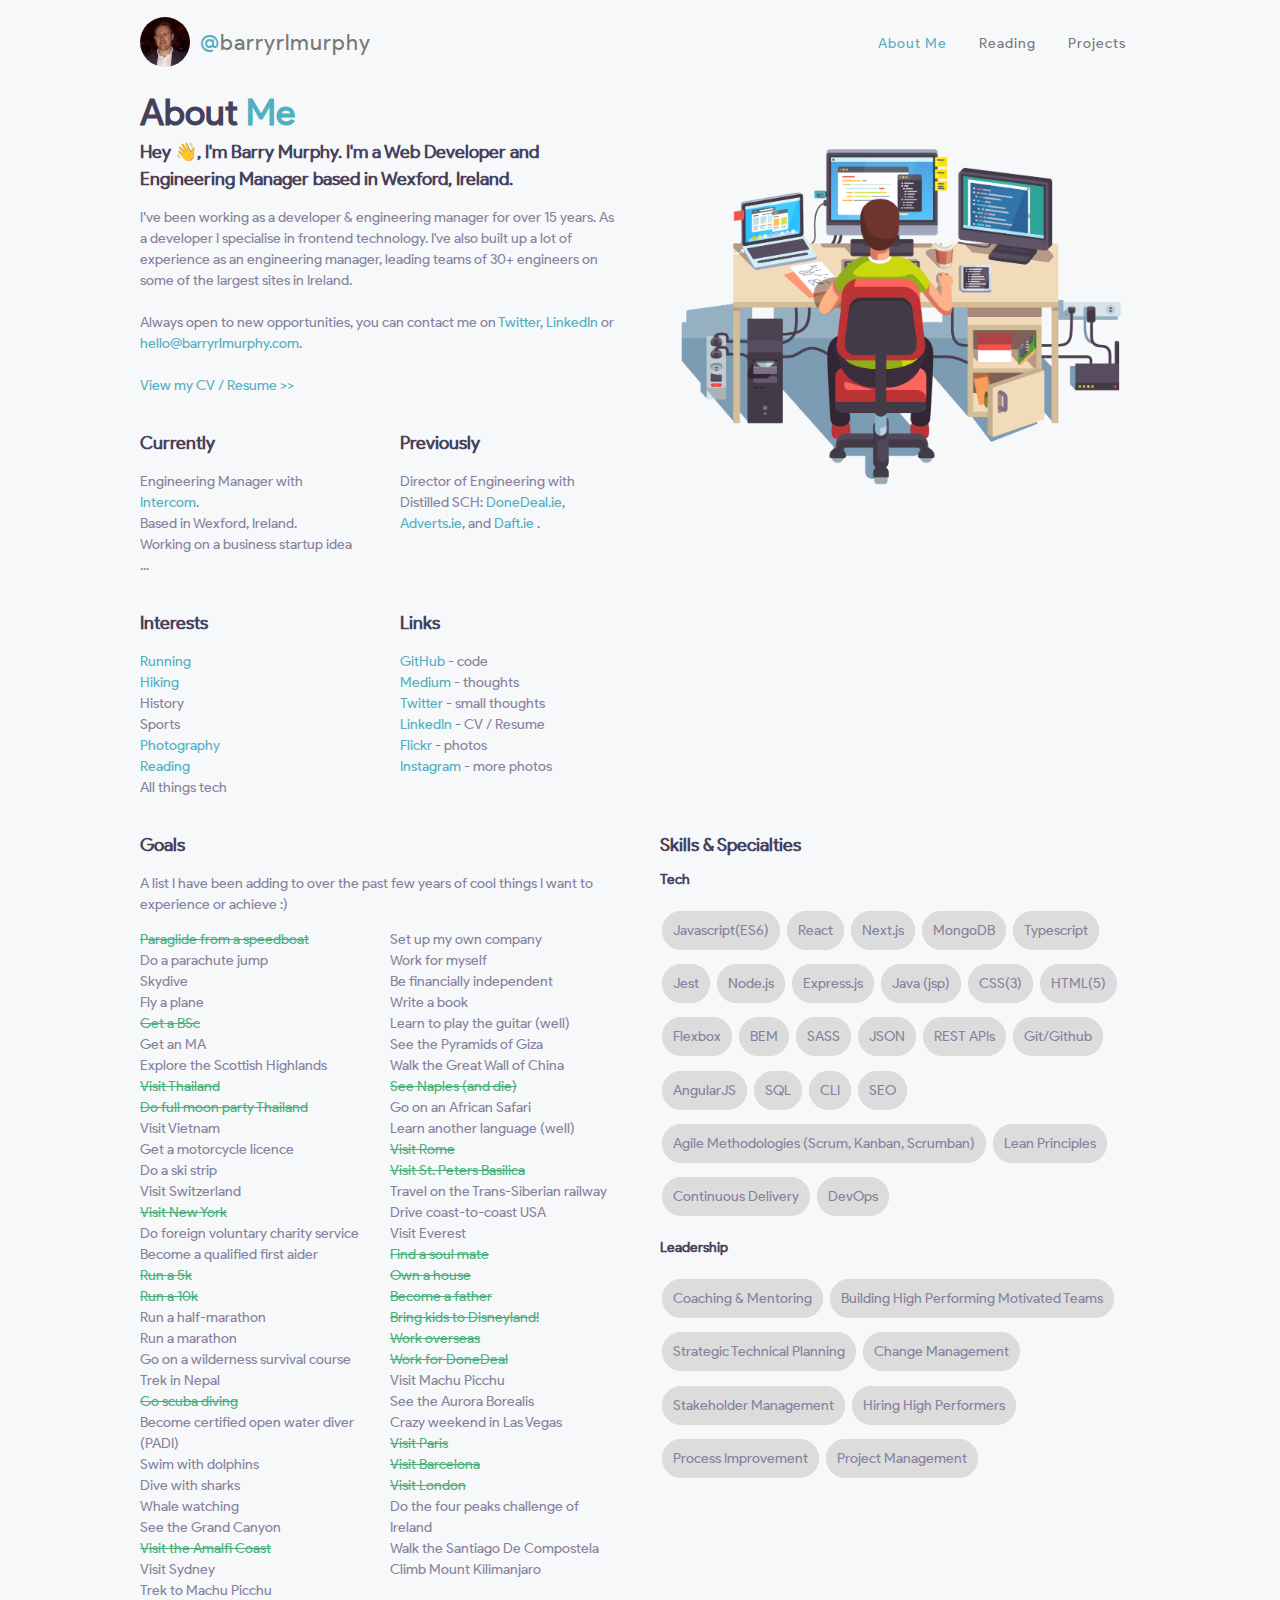
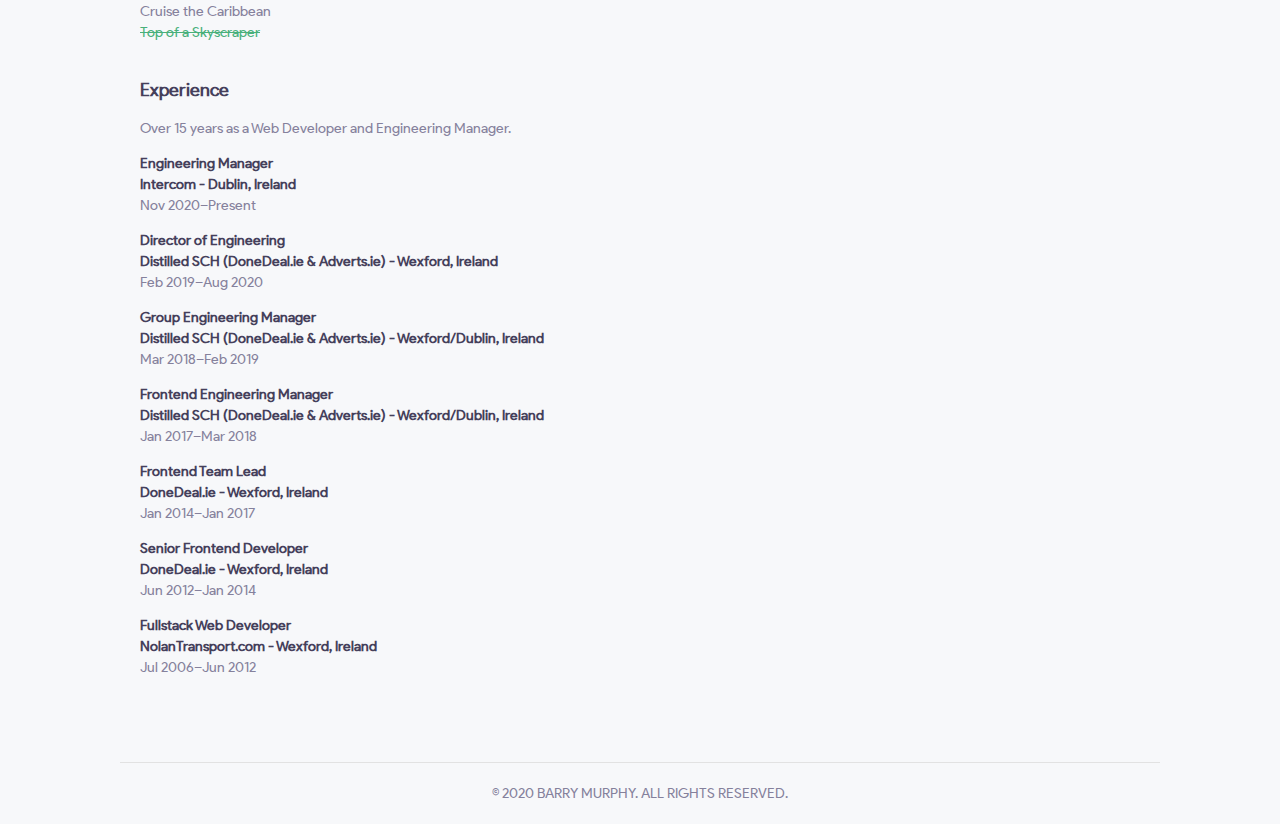
==== index.html @ b3112ff9 "Updated my employment info" ====
<!DOCTYPE html>
<html lang="en">

<head>
  <meta charset="utf-8" />
  <meta name="viewport" content="width=device-width, initial-scale=1.0" />
  <meta name="description"
    content="The personal site of Barry Murphy. Web Developer and Engineering Manager based in Wexford, Ireland." />
  <title>Barry Murphy | Personal website. Resume, CV and Portfolio.</title>
  <script async src="https://www.googletagmanager.com/gtag/js?id=UA-169845535-1"></script>
  <script src="js/ga.js"></script>
  <link rel=“canonical” href=“https://www.barryrlmurphy.com/” />
  <link rel="icon" type="image/png" sizes="32x32" href="favicon-32x32.png">
  <link rel="icon" type="image/png" sizes="16x16" href="favicon-16x16.png">
  <link rel="manifest" href="site.webmanifest">
  <link rel="stylesheet" href="css/pure/base-min.css" />
  <link rel="stylesheet" href="css/pure/pure-min.css" />
  <link rel="stylesheet" href="css/pure/pure-grids-responsive-min.css" />
  <link rel="stylesheet" href="css/main.css" />
  <link rel="stylesheet" href="css/nav.css" />
  <link rel="stylesheet" href="css/fonts.css" />
  <link rel="stylesheet" href="https://cdnjs.cloudflare.com/ajax/libs/font-awesome/4.7.0/css/font-awesome.min.css" />
</head>

<body>
  <div class="content-wrapper">
    <div class="header sticky">
      <div class="pure-menu pure-menu-horizontal">
        <a href="index.html" onclick="updateNav('about-me')" class="header-title pure-menu-heading pure-menu-link"><img
            src="images/profile-june-2020.jpg" alt="Barry Murphy Profile Photo" class="profile-photo" /><span
            class="accent">@</span>barryrlmurphy</a>
        <ul class="pure-menu-list">
          <li class="pure-menu-item horizontal">
            <a href="index.html" id="about-me-h" class="pure-menu-link nav-item nav-item-selected"
              onclick="updateNav('about-me')">About Me</a>
          </li>
          <li class="pure-menu-item horizontal">
            <a href="reading.html" id="reading-h" class="pure-menu-link nav-item"
              onclick="updateNav('reading')">Reading</a>
          </li>
          <li class="pure-menu-item horizontal">
            <a href="projects.html" id="projects-h" class="pure-menu-link nav-item"
              onclick="updateNav('projects')">Projects</a>
          </li>
          <a href="javascript:void(0);" class="icon" onclick="toggleSideMenu()">
            <i class="fa fa-bars"></i>
          </a>
        </ul>
      </div>
    </div>

    <div id="mySidenav" class="sidenav">
      <a href="javascript:void(0)" class="closebtn" onclick="closeNav()">&times;</a>
      <a href="index.html" id="about-me-v" class="vertical nav-item nav-item-selected"
        onclick="updateNav('about-me')">About&nbsp;Me</a>
      <a href="reading.html" id="reading-v" class="vertical nav-item" onclick="updateNav('reading')">Reading</a>
      <a href="projects.html" id="projects-v" class="vertical nav-item" onclick="updateNav('projects')">Projects</a>
    </div>

    <div class="pure-g">
      <div class="pure-u-1 pure-u-lg-1-2 pure-u-xl-1-2">
        <div class="l-box">
          <h1 class="text-box-head">About <span class="accent">Me</span></h1>
          <h2>
            Hey 👋, I'm Barry Murphy. I'm a Web Developer and Engineering Manager based in Wexford, Ireland.
          </h2>
          <p class="text-box-subhead">
            I’ve been working as a developer & engineering manager for over 15 years. As a developer I specialise in
            frontend technology. I've also built up a lot of experience as an engineering manager, leading teams of 30+
            engineers on some of the
            largest sites in Ireland.<br /><br />

            Always open to new opportunities, you can contact me on <a href="https://twitter.com/barryrlmurphy"
              class="base-link" alt="Twitter" target="_blank">Twitter</a>,
            <a href="https://www.linkedin.com/in/barryrlmurphy/" class="base-link" alt="LinkedIn"
              target="_blank">LinkedIn</a>
            or <a href="mailto:hello@barryrlmurphy.com" class="base-link">hello@barryrlmurphy.com</a>.<br /><br />

            <a href="images/cv/Barry_Murphy-CV.pdf?v=3" class="base-link" target="_blank">View my CV / Resume >></a>
          </p>
        </div>

        <div class="pure-g">
          <div class="pure-u-1-2">
            <div class="l-box no-pad-top">
              <h2 class="text-box-head">Currently</h2>
              <p class="text-box-subhead">
                Engineering Manager with
                <a href="https://www.intercom.com" class="base-link" alt="DoneDeal" target="_blank">Intercom</a>.
                <br />
                Based in Wexford, Ireland. <br />
                Working on a business startup idea ...
              </p>
            </div>
          </div>

          <div class="pure-u-1-2">
            <div class="l-box no-pad-top">
              <h2 class="text-box-head">Previously</h2>
              <p class="text-box-subhead">
                Director of Engineering with Distilled SCH:   
                <a href="https://www.donedeal.ie" class="base-link" alt="DoneDeal" target="_blank">DoneDeal.ie</a>, 
                <a href="https://www.adverts.ie" class="base-link" alt="Adverts" target="_blank">Adverts.ie</a>, and 
                <a href="https://www.daft.ie" class="base-link" alt="Daft" target="_blank">Daft.ie</a> .
              </p>
            </div>
          </div>
        </div>

        <div class="pure-g">
          <div class="pure-u-1-2">
            <div class="l-box no-pad-top">
              <h2 class="text-box-head">Interests</h2>
              <p class="text-box-subhead">
                <a href="https://www.strava.com/athletes/7685209" class="base-link" alt="Strava running"
                  target="_blank">Running</a>
                <br />
                <a href="https://www.strava.com/athletes/7685209" class="base-link" alt="Strava hiking"
                  target="_blank">Hiking</a>
                <br />
                History<br />
                Sports<br />
                <a href="https://www.flickr.com/photos/186422899@N08/" class="base-link" alt="Photography"
                  target="_blank">Photography</a>
                <br />
                <a href="reading.html" class="base-link" alt="Photography">Reading</a> <br />
                All things tech
              </p>
            </div>
          </div>

          <div class="pure-u-1-2">
            <div class="l-box no-pad-top">
              <h2 class="text-box-head">Links</h2>
              <p class="text-box-subhead">
                <a href="https://github.com/barryrlmurphy" class="base-link" alt="GitHub" target="_blank">GitHub</a>
                - code<br />
                <a href="https://medium.com/@barryrlmurphy" class="base-link" alt="Medium" target="_blank">Medium</a>
                - thoughts<br />
                <a href="https://twitter.com/barryrlmurphy" class="base-link" alt="Twitter" target="_blank">Twitter</a>
                - small thoughts<br />
                <a href="https://www.linkedin.com/in/barryrlmurphy/" class="base-link" alt="LinkedIn"
                  target="_blank">LinkedIn</a>
                - CV / Resume<br />
                <a href="https://www.flickr.com/photos/186422899@N08/" class="base-link" alt="Flickr"
                  target="_blank">Flickr</a>
                - photos<br />
                <a href="https://www.instagram.com/barryrlmurphy/?hl=en" class="base-link" alt="Instagram"
                  target="_blank">Instagram</a>
                - more photos<br />
              </p>
            </div>
          </div>
        </div>
      </div>

      <div class="pure-u-1 pure-u-lg-1-2 pure-u-xl-1-2">
        <div class="l-box">
          <img class="img-dev-at-work pure-img" src="images/dev-work.png" alt="Developer at work" />
        </div>
      </div>
    </div>

    <div class="pure-g">

      <div class="pure-u-1 pure-u-sm-1-2">
        <div class="l-box no-pad-top">
          <h2 class="text-box-head">Goals</h2>
          <p class="text-box-subhead">
          <p>
            A list I have been adding to over the past few years of cool things I want to experience or achieve :)
          </p>
          <div class="pure-g">
            <div class="pure-u-1-2">
              <div class="">
                <span class="strike acheived">Paraglide from a speedboat</span> <br />
                Do a parachute jump <br />
                Skydive <br />
                Fly a plane <br />
                <span class="strike acheived">Get a BSc</span> <br />
                Get an MA <br />
                Explore the Scottish Highlands<br />
                <span class="strike acheived">Visit Thailand</span><br />
                <span class="strike acheived">Do full moon party Thailand</span><br />
                Visit Vietnam<br />
                Get a motorcycle licence<br />
                Do a ski strip<br />
                Visit Switzerland<br />
                <span class="strike acheived">Visit New York</span><br />
                Do foreign voluntary charity service<br />
                Become a qualified first aider<br />
                <span class="strike acheived">Run a 5k</span><br />
                <span class="strike acheived">Run a 10k</span><br />
                Run a half-marathon<br />
                Run a marathon<br />
                Go on a wilderness survival course<br />
                Trek in Nepal<br />
                <span class="strike acheived">Go scuba diving</span> <br />
                Become certified open water diver (PADI)<br />
                Swim with dolphins<br />
                Dive with sharks<br />
                Whale watching<br />
                See the Grand Canyon <br />
                <span class="strike acheived">Visit the Amalfi Coast</span><br />
                Visit Sydney<br />
                Trek to Machu Picchu<br />
                Cruise the Caribbean<br />
                <span class="strike acheived">Top of a Skyscraper</span><br />
              </div>
            </div>

            <div class="pure-u-1-2">
              <div class="goals-col-2">
                Set up my own company<br />
                Work for myself<br />
                Be financially independent<br />
                Write a book<br />
                Learn to play the guitar (well)<br />
                See the Pyramids of Giza<br />
                Walk the Great Wall of China<br />
                <span class="strike acheived">See Naples (and die)</span><br />
                Go on an African Safari<br />
                Learn another language (well)<br />
                <span class="strike acheived">Visit Rome</span><br />
                <span class="strike acheived">Visit St. Peters Basilica</span><br />
                Travel on the Trans-Siberian railway<br />
                Drive coast-to-coast USA<br />
                Visit Everest<br />
                <span class="strike acheived">Find a soul mate</span><br />
                <span class="strike acheived">Own a house</span><br />
                <span class="strike acheived">Become a father</span><br />
                <span class="strike acheived">Bring kids to Disneyland!</span><br />
                <span class="strike acheived">Work overseas</span><br />
                <span class="strike acheived">Work for DoneDeal</span><br />
                Visit Machu Picchu<br />
                See the Aurora Borealis<br />
                Crazy weekend in Las Vegas<br />
                <span class="strike acheived">Visit Paris</span><br />
                <span class="strike acheived">Visit Barcelona</span><br />
                <span class="strike acheived">Visit London</span><br />
                Do the four peaks challenge of Ireland<br />
                Walk the Santiago De Compostela<br />
                Climb Mount Kilimanjaro<br />
              </div>
            </div>
          </div>

          </p>
        </div>
      </div>

      <div class="pure-u-1 pure-u-sm-1-2">
        <div class="l-box no-pad-top">
          <h2 class="text-box-head">Skills & Specialties</h2>
          <h3>Tech</h3>
          <p class="text-box-subhead">
            <span class="skill">Javascript(ES6)</span>
            <span class="skill">React</span>
            <span class="skill">Next.js</span>
            <span class="skill">MongoDB</span>
            <span class="skill">Typescript</span>
            <span class="skill">Jest</span>
            <span class="skill">Node.js</span>
            <span class="skill">Express.js</span>
            <span class="skill">Java (jsp)</span>
            <span class="skill">CSS(3)</span>
            <span class="skill">HTML(5)</span>
            <span class="skill">Flexbox</span>
            <span class="skill">BEM</span>
            <span class="skill">SASS</span>
            <span class="skill">JSON</span>
            <span class="skill">REST APIs</span>
            <span class="skill">Git/Github</span>
            <span class="skill">AngularJS</span>
            <span class="skill">SQL</span>
            <span class="skill">CLI</span>
            <span class="skill">SEO</span>
            <span class="skill">Agile Methodologies (Scrum, Kanban, Scrumban)</span>
            <span class="skill">Lean Principles</span>
            <span class="skill">Continuous Delivery</span>
            <span class="skill">DevOps</span>
          </p>
          <h3>Leadership</h3>
          <p class="text-box-subhead">
            <span class="skill">Coaching & Mentoring</span>
            <span class="skill">Building High Performing Motivated Teams</span>
            <span class="skill">Strategic Technical Planning</span>
            <span class="skill">Change Management</span>
            <span class="skill">Stakeholder Management</span>
            <span class="skill">Hiring High Performers</span>
            <span class="skill">Process Improvement</span>
            <span class="skill">Project Management</span>
          </p>
        </div>
      </div>

    </div>

    <div class="pure-g">
      <div class="pure-u-1 pure-u-lg-1-2">
        <div class="l-box no-pad-top">
          <h2 class="text-box-head">Experience</h2>
          <p>
            Over 15 years as a Web Developer and Engineering Manager.
          </p>
          <div class="exp-slot">
            <h3 class="exp-title">Engineering Manager</h3>
            <p class="exp-location">
              Intercom - Dublin, Ireland
            </p>
            <p class="exp-time">Nov 2020–Present</p>
          </div>
          <div class="exp-slot">
            <h3 class="exp-title">Director of Engineering</h3>
            <p class="exp-location">
              Distilled SCH (DoneDeal.ie & Adverts.ie) - Wexford, Ireland
            </p>
            <p class="exp-time">Feb 2019–Aug 2020</p>
          </div>
          <div class="exp-slot">
            <h3 class="exp-title">Group Engineering Manager</h3>
            <p class="exp-location">
              Distilled SCH (DoneDeal.ie & Adverts.ie) - Wexford/Dublin,
              Ireland
            </p>
            <p class="exp-time">Mar 2018–Feb 2019</p>
          </div>
          <div class="exp-slot">
            <h3 class="exp-title">Frontend Engineering Manager</h3>
            <p class="exp-location">
              Distilled SCH (DoneDeal.ie & Adverts.ie) - Wexford/Dublin,
              Ireland
            </p>
            <p class="exp-time">Jan 2017–Mar 2018</p>
          </div>
          <div class="exp-slot">
            <h3 class="exp-title">Frontend Team Lead</h3>
            <p class="exp-location">
              DoneDeal.ie - Wexford, Ireland
            </p>
            <p class="exp-time">Jan 2014–Jan 2017</p>
          </div>
          <div class="exp-slot">
            <h3 class="exp-title">Senior Frontend Developer</h3>
            <p class="exp-location">
              DoneDeal.ie - Wexford, Ireland
            </p>
            <p class="exp-time">Jun 2012–Jan 2014</p>
          </div>
          <div class="exp-slot">
            <h3 class="exp-title">Fullstack Web Developer</h3>
            <p class="exp-location">
              NolanTransport.com - Wexford, Ireland
            </p>
            <p class="exp-time">Jul 2006–Jun 2012</p>
          </div>
        </div>
      </div>

    </div>

    <div class="footer pure-u-1 pure-u-xl-1-1">
      <div class="l-box">
        &copy; 2020 BARRY MURPHY. ALL RIGHTS RESERVED.
      </div>
    </div>
  </div>

  <script src="js/main.js"></script>
  <script src="js/nav.js"></script>
</body>

</html>
---- css/pure/base-min.css ----
/*!
Pure v1.0.1
Copyright 2013 Yahoo!
Licensed under the BSD License.
https://github.com/pure-css/pure/blob/master/LICENSE.md
*/
/*!
normalize.css v^3.0 | MIT License | git.io/normalize
Copyright (c) Nicolas Gallagher and Jonathan Neal
*/
/*! normalize.css v3.0.3 | MIT License | github.com/necolas/normalize.css */
html {
  font-family: sans-serif;
  -ms-text-size-adjust: 100%;
  -webkit-text-size-adjust: 100%;
}
body {
  margin: 0;
}
article,
aside,
details,
figcaption,
figure,
footer,
header,
hgroup,
main,
menu,
nav,
section,
summary {
  display: block;
}
audio,
canvas,
progress,
video {
  display: inline-block;
  vertical-align: baseline;
}
audio:not([controls]) {
  display: none;
  height: 0;
}
[hidden],
template {
  display: none;
}
a {
  background-color: transparent;
}
a:active,
a:hover {
  outline: 0;
}
abbr[title] {
  border-bottom: 1px dotted;
}
b,
strong {
  font-weight: 700;
}
dfn {
  font-style: italic;
}
h1 {
  font-size: 2em;
  margin: 0.67em 0;
}
mark {
  background: #ff0;
  color: #000;
}
small {
  font-size: 80%;
}
sub,
sup {
  font-size: 75%;
  line-height: 0;
  position: relative;
  vertical-align: baseline;
}
sup {
  top: -0.5em;
}
sub {
  bottom: -0.25em;
}
img {
  border: 0;
}
svg:not(:root) {
  overflow: hidden;
}
figure {
  margin: 1em 40px;
}
hr {
  -webkit-box-sizing: content-box;
  box-sizing: content-box;
  height: 0;
}
pre {
  overflow: auto;
}
code,
kbd,
pre,
samp {
  font-family: monospace, monospace;
  font-size: 1em;
}
button,
input,
optgroup,
select,
textarea {
  color: inherit;
  font: inherit;
  margin: 0;
}
button {
  overflow: visible;
}
button,
select {
  text-transform: none;
}
button,
html input[type='button'],
input[type='reset'],
input[type='submit'] {
  -webkit-appearance: button;
  cursor: pointer;
}
button[disabled],
html input[disabled] {
  cursor: default;
}
button::-moz-focus-inner,
input::-moz-focus-inner {
  border: 0;
  padding: 0;
}
input {
  line-height: normal;
}
input[type='checkbox'],
input[type='radio'] {
  -webkit-box-sizing: border-box;
  box-sizing: border-box;
  padding: 0;
}
input[type='number']::-webkit-inner-spin-button,
input[type='number']::-webkit-outer-spin-button {
  height: auto;
}
input[type='search'] {
  -webkit-appearance: textfield;
  -webkit-box-sizing: content-box;
  box-sizing: content-box;
}
input[type='search']::-webkit-search-cancel-button,
input[type='search']::-webkit-search-decoration {
  -webkit-appearance: none;
}
fieldset {
  border: 1px solid silver;
  margin: 0 2px;
  padding: 0.35em 0.625em 0.75em;
}
legend {
  border: 0;
  padding: 0;
}
textarea {
  overflow: auto;
}
optgroup {
  font-weight: 700;
}
table {
  border-collapse: collapse;
  border-spacing: 0;
}
td,
th {
  padding: 0;
}
.hidden,
[hidden] {
  display: none !important;
}
.pure-img {
  max-width: 100%;
  height: auto;
  display: block;
}
---- css/pure/pure-grids-responsive-min.css ----
/*!
Pure v2.0.3
Copyright 2013 Yahoo!
Licensed under the BSD License.
https://github.com/pure-css/pure/blob/master/LICENSE.md
*/
@media screen and (min-width: 35.5em) {
  .pure-u-sm-1,
  .pure-u-sm-1-1,
  .pure-u-sm-1-12,
  .pure-u-sm-1-2,
  .pure-u-sm-1-24,
  .pure-u-sm-1-3,
  .pure-u-sm-1-4,
  .pure-u-sm-1-5,
  .pure-u-sm-1-6,
  .pure-u-sm-1-8,
  .pure-u-sm-10-24,
  .pure-u-sm-11-12,
  .pure-u-sm-11-24,
  .pure-u-sm-12-24,
  .pure-u-sm-13-24,
  .pure-u-sm-14-24,
  .pure-u-sm-15-24,
  .pure-u-sm-16-24,
  .pure-u-sm-17-24,
  .pure-u-sm-18-24,
  .pure-u-sm-19-24,
  .pure-u-sm-2-24,
  .pure-u-sm-2-3,
  .pure-u-sm-2-5,
  .pure-u-sm-20-24,
  .pure-u-sm-21-24,
  .pure-u-sm-22-24,
  .pure-u-sm-23-24,
  .pure-u-sm-24-24,
  .pure-u-sm-3-24,
  .pure-u-sm-3-4,
  .pure-u-sm-3-5,
  .pure-u-sm-3-8,
  .pure-u-sm-4-24,
  .pure-u-sm-4-5,
  .pure-u-sm-5-12,
  .pure-u-sm-5-24,
  .pure-u-sm-5-5,
  .pure-u-sm-5-6,
  .pure-u-sm-5-8,
  .pure-u-sm-6-24,
  .pure-u-sm-7-12,
  .pure-u-sm-7-24,
  .pure-u-sm-7-8,
  .pure-u-sm-8-24,
  .pure-u-sm-9-24 {
    display: inline-block;
    letter-spacing: normal;
    word-spacing: normal;
    vertical-align: top;
    text-rendering: auto;
  }
  .pure-u-sm-1-24 {
    width: 4.1667%;
  }
  .pure-u-sm-1-12,
  .pure-u-sm-2-24 {
    width: 8.3333%;
  }
  .pure-u-sm-1-8,
  .pure-u-sm-3-24 {
    width: 12.5%;
  }
  .pure-u-sm-1-6,
  .pure-u-sm-4-24 {
    width: 16.6667%;
  }
  .pure-u-sm-1-5 {
    width: 20%;
  }
  .pure-u-sm-5-24 {
    width: 20.8333%;
  }
  .pure-u-sm-1-4,
  .pure-u-sm-6-24 {
    width: 25%;
  }
  .pure-u-sm-7-24 {
    width: 29.1667%;
  }
  .pure-u-sm-1-3,
  .pure-u-sm-8-24 {
    width: 33.3333%;
  }
  .pure-u-sm-3-8,
  .pure-u-sm-9-24 {
    width: 37.5%;
  }
  .pure-u-sm-2-5 {
    width: 40%;
  }
  .pure-u-sm-10-24,
  .pure-u-sm-5-12 {
    width: 41.6667%;
  }
  .pure-u-sm-11-24 {
    width: 45.8333%;
  }
  .pure-u-sm-1-2,
  .pure-u-sm-12-24 {
    width: 50%;
  }
  .pure-u-sm-13-24 {
    width: 54.1667%;
  }
  .pure-u-sm-14-24,
  .pure-u-sm-7-12 {
    width: 58.3333%;
  }
  .pure-u-sm-3-5 {
    width: 60%;
  }
  .pure-u-sm-15-24,
  .pure-u-sm-5-8 {
    width: 62.5%;
  }
  .pure-u-sm-16-24,
  .pure-u-sm-2-3 {
    width: 66.6667%;
  }
  .pure-u-sm-17-24 {
    width: 70.8333%;
  }
  .pure-u-sm-18-24,
  .pure-u-sm-3-4 {
    width: 75%;
  }
  .pure-u-sm-19-24 {
    width: 79.1667%;
  }
  .pure-u-sm-4-5 {
    width: 80%;
  }
  .pure-u-sm-20-24,
  .pure-u-sm-5-6 {
    width: 83.3333%;
  }
  .pure-u-sm-21-24,
  .pure-u-sm-7-8 {
    width: 87.5%;
  }
  .pure-u-sm-11-12,
  .pure-u-sm-22-24 {
    width: 91.6667%;
  }
  .pure-u-sm-23-24 {
    width: 95.8333%;
  }
  .pure-u-sm-1,
  .pure-u-sm-1-1,
  .pure-u-sm-24-24,
  .pure-u-sm-5-5 {
    width: 100%;
  }
}
@media screen and (min-width: 48em) {
  .pure-u-md-1,
  .pure-u-md-1-1,
  .pure-u-md-1-12,
  .pure-u-md-1-2,
  .pure-u-md-1-24,
  .pure-u-md-1-3,
  .pure-u-md-1-4,
  .pure-u-md-1-5,
  .pure-u-md-1-6,
  .pure-u-md-1-8,
  .pure-u-md-10-24,
  .pure-u-md-11-12,
  .pure-u-md-11-24,
  .pure-u-md-12-24,
  .pure-u-md-13-24,
  .pure-u-md-14-24,
  .pure-u-md-15-24,
  .pure-u-md-16-24,
  .pure-u-md-17-24,
  .pure-u-md-18-24,
  .pure-u-md-19-24,
  .pure-u-md-2-24,
  .pure-u-md-2-3,
  .pure-u-md-2-5,
  .pure-u-md-20-24,
  .pure-u-md-21-24,
  .pure-u-md-22-24,
  .pure-u-md-23-24,
  .pure-u-md-24-24,
  .pure-u-md-3-24,
  .pure-u-md-3-4,
  .pure-u-md-3-5,
  .pure-u-md-3-8,
  .pure-u-md-4-24,
  .pure-u-md-4-5,
  .pure-u-md-5-12,
  .pure-u-md-5-24,
  .pure-u-md-5-5,
  .pure-u-md-5-6,
  .pure-u-md-5-8,
  .pure-u-md-6-24,
  .pure-u-md-7-12,
  .pure-u-md-7-24,
  .pure-u-md-7-8,
  .pure-u-md-8-24,
  .pure-u-md-9-24 {
    display: inline-block;
    letter-spacing: normal;
    word-spacing: normal;
    vertical-align: top;
    text-rendering: auto;
  }
  .pure-u-md-1-24 {
    width: 4.1667%;
  }
  .pure-u-md-1-12,
  .pure-u-md-2-24 {
    width: 8.3333%;
  }
  .pure-u-md-1-8,
  .pure-u-md-3-24 {
    width: 12.5%;
  }
  .pure-u-md-1-6,
  .pure-u-md-4-24 {
    width: 16.6667%;
  }
  .pure-u-md-1-5 {
    width: 20%;
  }
  .pure-u-md-5-24 {
    width: 20.8333%;
  }
  .pure-u-md-1-4,
  .pure-u-md-6-24 {
    width: 25%;
  }
  .pure-u-md-7-24 {
    width: 29.1667%;
  }
  .pure-u-md-1-3,
  .pure-u-md-8-24 {
    width: 33.3333%;
  }
  .pure-u-md-3-8,
  .pure-u-md-9-24 {
    width: 37.5%;
  }
  .pure-u-md-2-5 {
    width: 40%;
  }
  .pure-u-md-10-24,
  .pure-u-md-5-12 {
    width: 41.6667%;
  }
  .pure-u-md-11-24 {
    width: 45.8333%;
  }
  .pure-u-md-1-2,
  .pure-u-md-12-24 {
    width: 50%;
  }
  .pure-u-md-13-24 {
    width: 54.1667%;
  }
  .pure-u-md-14-24,
  .pure-u-md-7-12 {
    width: 58.3333%;
  }
  .pure-u-md-3-5 {
    width: 60%;
  }
  .pure-u-md-15-24,
  .pure-u-md-5-8 {
    width: 62.5%;
  }
  .pure-u-md-16-24,
  .pure-u-md-2-3 {
    width: 66.6667%;
  }
  .pure-u-md-17-24 {
    width: 70.8333%;
  }
  .pure-u-md-18-24,
  .pure-u-md-3-4 {
    width: 75%;
  }
  .pure-u-md-19-24 {
    width: 79.1667%;
  }
  .pure-u-md-4-5 {
    width: 80%;
  }
  .pure-u-md-20-24,
  .pure-u-md-5-6 {
    width: 83.3333%;
  }
  .pure-u-md-21-24,
  .pure-u-md-7-8 {
    width: 87.5%;
  }
  .pure-u-md-11-12,
  .pure-u-md-22-24 {
    width: 91.6667%;
  }
  .pure-u-md-23-24 {
    width: 95.8333%;
  }
  .pure-u-md-1,
  .pure-u-md-1-1,
  .pure-u-md-24-24,
  .pure-u-md-5-5 {
    width: 100%;
  }
}
@media screen and (min-width: 64em) {
  .pure-u-lg-1,
  .pure-u-lg-1-1,
  .pure-u-lg-1-12,
  .pure-u-lg-1-2,
  .pure-u-lg-1-24,
  .pure-u-lg-1-3,
  .pure-u-lg-1-4,
  .pure-u-lg-1-5,
  .pure-u-lg-1-6,
  .pure-u-lg-1-8,
  .pure-u-lg-10-24,
  .pure-u-lg-11-12,
  .pure-u-lg-11-24,
  .pure-u-lg-12-24,
  .pure-u-lg-13-24,
  .pure-u-lg-14-24,
  .pure-u-lg-15-24,
  .pure-u-lg-16-24,
  .pure-u-lg-17-24,
  .pure-u-lg-18-24,
  .pure-u-lg-19-24,
  .pure-u-lg-2-24,
  .pure-u-lg-2-3,
  .pure-u-lg-2-5,
  .pure-u-lg-20-24,
  .pure-u-lg-21-24,
  .pure-u-lg-22-24,
  .pure-u-lg-23-24,
  .pure-u-lg-24-24,
  .pure-u-lg-3-24,
  .pure-u-lg-3-4,
  .pure-u-lg-3-5,
  .pure-u-lg-3-8,
  .pure-u-lg-4-24,
  .pure-u-lg-4-5,
  .pure-u-lg-5-12,
  .pure-u-lg-5-24,
  .pure-u-lg-5-5,
  .pure-u-lg-5-6,
  .pure-u-lg-5-8,
  .pure-u-lg-6-24,
  .pure-u-lg-7-12,
  .pure-u-lg-7-24,
  .pure-u-lg-7-8,
  .pure-u-lg-8-24,
  .pure-u-lg-9-24 {
    display: inline-block;
    letter-spacing: normal;
    word-spacing: normal;
    vertical-align: top;
    text-rendering: auto;
  }
  .pure-u-lg-1-24 {
    width: 4.1667%;
  }
  .pure-u-lg-1-12,
  .pure-u-lg-2-24 {
    width: 8.3333%;
  }
  .pure-u-lg-1-8,
  .pure-u-lg-3-24 {
    width: 12.5%;
  }
  .pure-u-lg-1-6,
  .pure-u-lg-4-24 {
    width: 16.6667%;
  }
  .pure-u-lg-1-5 {
    width: 20%;
  }
  .pure-u-lg-5-24 {
    width: 20.8333%;
  }
  .pure-u-lg-1-4,
  .pure-u-lg-6-24 {
    width: 25%;
  }
  .pure-u-lg-7-24 {
    width: 29.1667%;
  }
  .pure-u-lg-1-3,
  .pure-u-lg-8-24 {
    width: 33.3333%;
  }
  .pure-u-lg-3-8,
  .pure-u-lg-9-24 {
    width: 37.5%;
  }
  .pure-u-lg-2-5 {
    width: 40%;
  }
  .pure-u-lg-10-24,
  .pure-u-lg-5-12 {
    width: 41.6667%;
  }
  .pure-u-lg-11-24 {
    width: 45.8333%;
  }
  .pure-u-lg-1-2,
  .pure-u-lg-12-24 {
    width: 50%;
  }
  .pure-u-lg-13-24 {
    width: 54.1667%;
  }
  .pure-u-lg-14-24,
  .pure-u-lg-7-12 {
    width: 58.3333%;
  }
  .pure-u-lg-3-5 {
    width: 60%;
  }
  .pure-u-lg-15-24,
  .pure-u-lg-5-8 {
    width: 62.5%;
  }
  .pure-u-lg-16-24,
  .pure-u-lg-2-3 {
    width: 66.6667%;
  }
  .pure-u-lg-17-24 {
    width: 70.8333%;
  }
  .pure-u-lg-18-24,
  .pure-u-lg-3-4 {
    width: 75%;
  }
  .pure-u-lg-19-24 {
    width: 79.1667%;
  }
  .pure-u-lg-4-5 {
    width: 80%;
  }
  .pure-u-lg-20-24,
  .pure-u-lg-5-6 {
    width: 83.3333%;
  }
  .pure-u-lg-21-24,
  .pure-u-lg-7-8 {
    width: 87.5%;
  }
  .pure-u-lg-11-12,
  .pure-u-lg-22-24 {
    width: 91.6667%;
  }
  .pure-u-lg-23-24 {
    width: 95.8333%;
  }
  .pure-u-lg-1,
  .pure-u-lg-1-1,
  .pure-u-lg-24-24,
  .pure-u-lg-5-5 {
    width: 100%;
  }
}
@media screen and (min-width: 80em) {
  .pure-u-xl-1,
  .pure-u-xl-1-1,
  .pure-u-xl-1-12,
  .pure-u-xl-1-2,
  .pure-u-xl-1-24,
  .pure-u-xl-1-3,
  .pure-u-xl-1-4,
  .pure-u-xl-1-5,
  .pure-u-xl-1-6,
  .pure-u-xl-1-8,
  .pure-u-xl-10-24,
  .pure-u-xl-11-12,
  .pure-u-xl-11-24,
  .pure-u-xl-12-24,
  .pure-u-xl-13-24,
  .pure-u-xl-14-24,
  .pure-u-xl-15-24,
  .pure-u-xl-16-24,
  .pure-u-xl-17-24,
  .pure-u-xl-18-24,
  .pure-u-xl-19-24,
  .pure-u-xl-2-24,
  .pure-u-xl-2-3,
  .pure-u-xl-2-5,
  .pure-u-xl-20-24,
  .pure-u-xl-21-24,
  .pure-u-xl-22-24,
  .pure-u-xl-23-24,
  .pure-u-xl-24-24,
  .pure-u-xl-3-24,
  .pure-u-xl-3-4,
  .pure-u-xl-3-5,
  .pure-u-xl-3-8,
  .pure-u-xl-4-24,
  .pure-u-xl-4-5,
  .pure-u-xl-5-12,
  .pure-u-xl-5-24,
  .pure-u-xl-5-5,
  .pure-u-xl-5-6,
  .pure-u-xl-5-8,
  .pure-u-xl-6-24,
  .pure-u-xl-7-12,
  .pure-u-xl-7-24,
  .pure-u-xl-7-8,
  .pure-u-xl-8-24,
  .pure-u-xl-9-24 {
    display: inline-block;
    letter-spacing: normal;
    word-spacing: normal;
    vertical-align: top;
    text-rendering: auto;
  }
  .pure-u-xl-1-24 {
    width: 4.1667%;
  }
  .pure-u-xl-1-12,
  .pure-u-xl-2-24 {
    width: 8.3333%;
  }
  .pure-u-xl-1-8,
  .pure-u-xl-3-24 {
    width: 12.5%;
  }
  .pure-u-xl-1-6,
  .pure-u-xl-4-24 {
    width: 16.6667%;
  }
  .pure-u-xl-1-5 {
    width: 20%;
  }
  .pure-u-xl-5-24 {
    width: 20.8333%;
  }
  .pure-u-xl-1-4,
  .pure-u-xl-6-24 {
    width: 25%;
  }
  .pure-u-xl-7-24 {
    width: 29.1667%;
  }
  .pure-u-xl-1-3,
  .pure-u-xl-8-24 {
    width: 33.3333%;
  }
  .pure-u-xl-3-8,
  .pure-u-xl-9-24 {
    width: 37.5%;
  }
  .pure-u-xl-2-5 {
    width: 40%;
  }
  .pure-u-xl-10-24,
  .pure-u-xl-5-12 {
    width: 41.6667%;
  }
  .pure-u-xl-11-24 {
    width: 45.8333%;
  }
  .pure-u-xl-1-2,
  .pure-u-xl-12-24 {
    width: 50%;
  }
  .pure-u-xl-13-24 {
    width: 54.1667%;
  }
  .pure-u-xl-14-24,
  .pure-u-xl-7-12 {
    width: 58.3333%;
  }
  .pure-u-xl-3-5 {
    width: 60%;
  }
  .pure-u-xl-15-24,
  .pure-u-xl-5-8 {
    width: 62.5%;
  }
  .pure-u-xl-16-24,
  .pure-u-xl-2-3 {
    width: 66.6667%;
  }
  .pure-u-xl-17-24 {
    width: 70.8333%;
  }
  .pure-u-xl-18-24,
  .pure-u-xl-3-4 {
    width: 75%;
  }
  .pure-u-xl-19-24 {
    width: 79.1667%;
  }
  .pure-u-xl-4-5 {
    width: 80%;
  }
  .pure-u-xl-20-24,
  .pure-u-xl-5-6 {
    width: 83.3333%;
  }
  .pure-u-xl-21-24,
  .pure-u-xl-7-8 {
    width: 87.5%;
  }
  .pure-u-xl-11-12,
  .pure-u-xl-22-24 {
    width: 91.6667%;
  }
  .pure-u-xl-23-24 {
    width: 95.8333%;
  }
  .pure-u-xl-1,
  .pure-u-xl-1-1,
  .pure-u-xl-24-24,
  .pure-u-xl-5-5 {
    width: 100%;
  }
}
---- css/main.css ----
body {
  font-family: 'ProductSans', Helvetica, Arial, sans-serif;
  font-weight: normal;
  font-size: 14px;
  letter-spacing: 1px;
  line-height: 1.5;
  color: #85819c;
  background-color: #f7f8fa;
}
html,
button,
input,
select,
textarea,
.pure-g [class*='pure-u'] {
  font-family: 'ProductSans', Helvetica, Arial, sans-serif;
}

h1,
h2,
h3,
h4,
h5,
h6 {
  color: #45405b;
}
h1 {
  font-size: 36px;
  margin: 0px 0px 0px 0px;
}
h2 {
  font-size: 18px;
  margin: 0px 0px 10px 0px;
}
h3 {
  font-size: 14px;
  margin: 0px 0px 0px 0px;
}
figure {
  margin: 0;
}
b {
  color: #45405b;
}

a.base-link:link,
a.base-link:visited,
a.base-link:link:active,
a.base-link:visited:active {
  color: #50afc0;
  text-decoration: none;
}
a.base-link:hover {
  text-decoration: underline;
}

.content-wrapper {
  min-width: 320px;
}

.l-box {
  padding: 20px;
  /* visualise the grids  */
  /* border: 1px dotted red; */
}
.l-box.no-pad-top {
  padding: 0px 20px 20px 20px;
}

.header {
  padding: 6px 0px 0px 0px;
}
.header .header-title {
  font-size: 22px;
  text-transform: none;
  padding: 6px 20px 10px 20px;
}
.header .header-title {
  font-size: 22px;
  text-transform: none;
  padding: 0px 20px 0px 20px;
  position: relative;
  top: -6px;
}
.header .pure-menu-list {
  float: right;
  right: 20px;
  position: relative;
  top: 20px;
  font-size: 14px;
}
.profile-photo {
  width: 50px;
  border-radius: 50%;
  position: relative;
  top: 17px;
  margin: 0px 10px 0px 0px;
}

.accent,
.nav-item-selected,
.nav-item-selected > .pure-menu-link,
.nav-item-selected > .pure-menu-link:visited {
  color: #50afc0;
}

.pure-menu a.icon {
  float: right;
  display: block;
  font-size: 24px;
  color: #45405b;
}

.pure-menu-item.horizontal {
  display: none;
}
.pure-menu-item.nav-item-selected a {
  color: #50afc0;
}
.pure-menu-active > .pure-menu-link,
.pure-menu-link:focus,
.pure-menu-link:hover {
  background-color: #f7f8fa;
}

.skill {
  background-color: #dcdcdc;
  border: 1px solid #dcdcdc;
  padding: 10px;
  border-radius: 25px;
  line-height: 3.8;
  white-space: nowrap;
  margin: 0px 2px;
}

.exp-slot {
  margin: 0px 0px 14px 0px;
}
.exp-slot .exp-location,
.exp-slot .exp-time {
  margin: 0px;
}
.exp-slot .exp-location {
  font-weight: bold;
  color: #45405b;
}

.goals-col-2 {
  padding: 0px 0px 0px 10px;
}
.strike {
  text-decoration: line-through;
}
.acheived {
  color: #48b07a;
}

.img-dev-at-work {
  margin: 50px 0px 0px 0px;
}

.c-book {
  margin: 0 0 30px 0;
  min-height: 200px;
}
.c-book .c-book__thumbnail {
  float: left;
  margin: 0px 1.5em 1em 0px;
  max-width: 90px;
}
.c-book .c-book__title,
.c-book .c-book__author,
.c-book .c-book__read-date,
.c-book .c-book__my-rating {
  margin: 0px 0px 0px 0px;
}
.c-book .c-book__rating-great,
.c-book .c-book__rating-good {
  color: #11ca6a;
}
.c-book .c-book__rating-average {
  color: #ff9c00;
}
.c-book .c-book__rating-poor {
  color: #ff443e;
}
.book-divider {
  border: 1px solid #e6e5ec;
  margin: 30px 0px 30px 0px;
}

.c-project {
  margin: 0 0 30px 0;
  min-height: 200px;
}
.c-project .c-project__col-1 {
  display: inline;
}
.c-project .c-project__thumbnail {
  float: none;
  margin: 5px 1.5em 1em 0px;
  max-width: 100%;
}
.c-project .c-project__title,
.c-project .c-project__company,
.c-project .c-project__tech {
  margin: 0px 0px 0px 0px;
}
.c-project .c-project__role {
  margin: 0px 0px 8px 0px;
}
.c-project .c-project__tech .tech {
  background-color: #48b07a;
  border: 1px solid #48b07a;
  color: #f2f2f2;
  padding: 6px;
  font-size: 10px;
  border-radius: 4px;
  margin: 0px;
  font-size: 12px;
  line-height: 2.8;
  white-space: nowrap;
}
.c-project .c-project__summary {
  overflow: hidden;
  margin: 8px 0px;
}
.project-divider {
  border: 1px solid #e6e5ec;
  margin: 30px 0px 30px 0px;
}

.footer {
  text-align: center;
  margin: 50px 0px 0px 0px;
}
.footer .l-box {
  border-top: 1px solid #e2e2e2;
}

/* small */
@media (max-width: 568px) {
  .img-dev-at-work {
    display: none;
  }
}

/* medium */
@media (max-width: 768px) and (min-width: 569px) {
  .img-dev-at-work {
    display: none;
  }
  body {
    padding: 0px 40px;
  }
  .c-book .c-book__thumbnail {
    max-width: 130px;
  }
  .c-project .c-project__thumbnail {
    float: left;
    max-width: 200px;
  }
}

/* large */
@media (max-width: 1024px) and (min-width: 769px) {
  .img-dev-at-work {
    display: none;
  }
  body {
    padding: 0px 80px;
  }
  .c-book .c-book__thumbnail {
    max-width: 130px;
  }
  .c-project .c-project__thumbnail {
    float: left;
    max-width: 300px;
  }
}

/* x-large */
@media (min-width: 1024px) {
  .img-dev-at-work {
    display: block;
  }
  body {
    padding: 0px 120px;
  }
  .pure-menu-item.horizontal {
    display: inline-block;
  }
  .pure-menu a.icon {
    display: none;
  }
  .c-book .c-book__thumbnail {
    max-width: 130px;
  }
  .c-project .c-project__thumbnail {
    float: left;
    max-width: 300px;
  }
}
---- css/nav.css ----
.sidenav {
  height: 100%;
  width: 0;
  position: fixed;
  z-index: 1;
  top: 0;
  left: 0;
  background-color: #212b31;
  overflow-x: hidden;
  transition: 0.5s;
  padding-top: 60px;
}

.sidenav a {
  padding: 8px 8px 8px 32px;
  text-decoration: none;
  font-size: 18px;
  color: #999999;
  display: block;
  transition: 0.3s;
}

.sidenav a:hover {
  color: #f1f1f1;
}

.sidenav .closebtn {
  position: absolute;
  top: 0;
  right: 15px;
  font-size: 36px;
  margin-left: 50px;
}

.sidenav .nav-item.nav-item-selected {
  color: #50afc0;
}

/* medium */
@media (max-width: 768px) and (min-width: 569px) {
  .sidenav a {
    font-size: 18px;
  }
}
---- css/fonts.css ----
@font-face {
  font-family: 'ProductSans';
  font-style: normal;
  font-weight: normal;
  src: local('ProductSans'),
    url(../fonts/ProductSans-Regular.woff) format('woff');
}
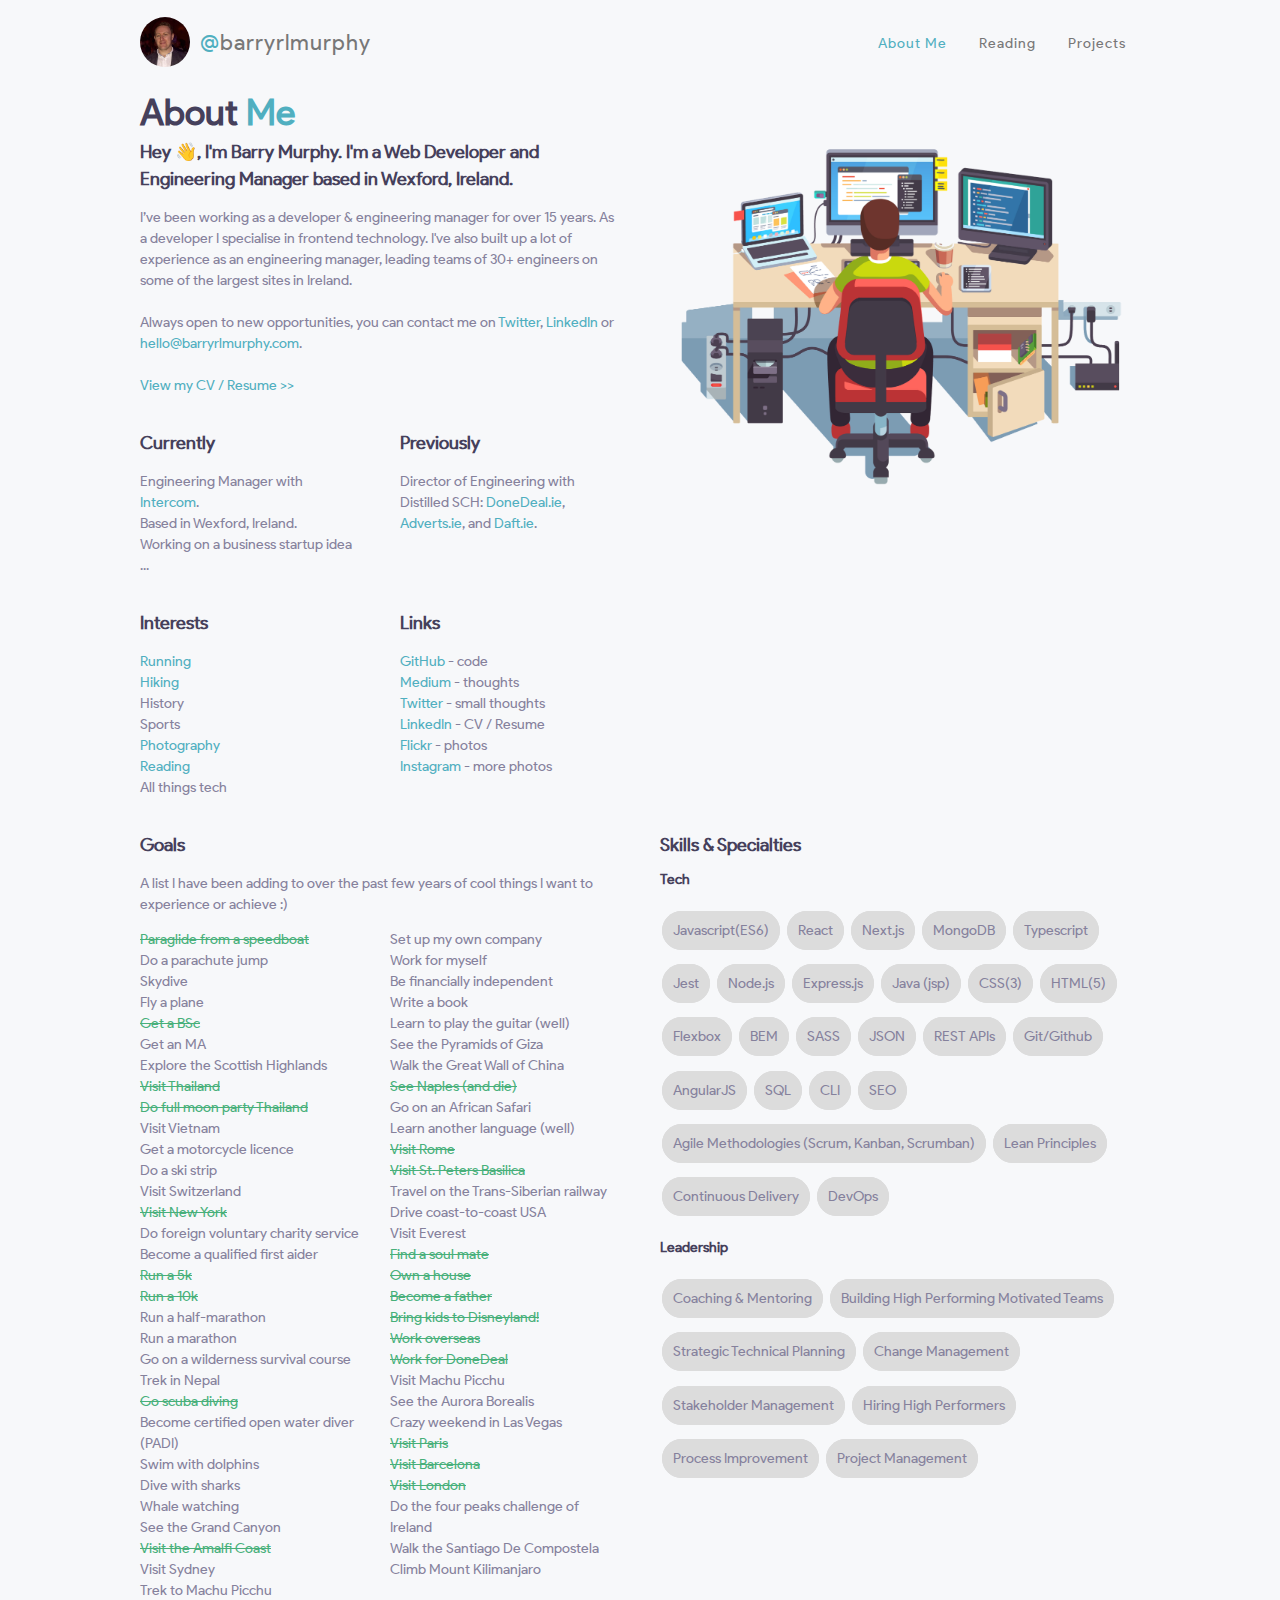
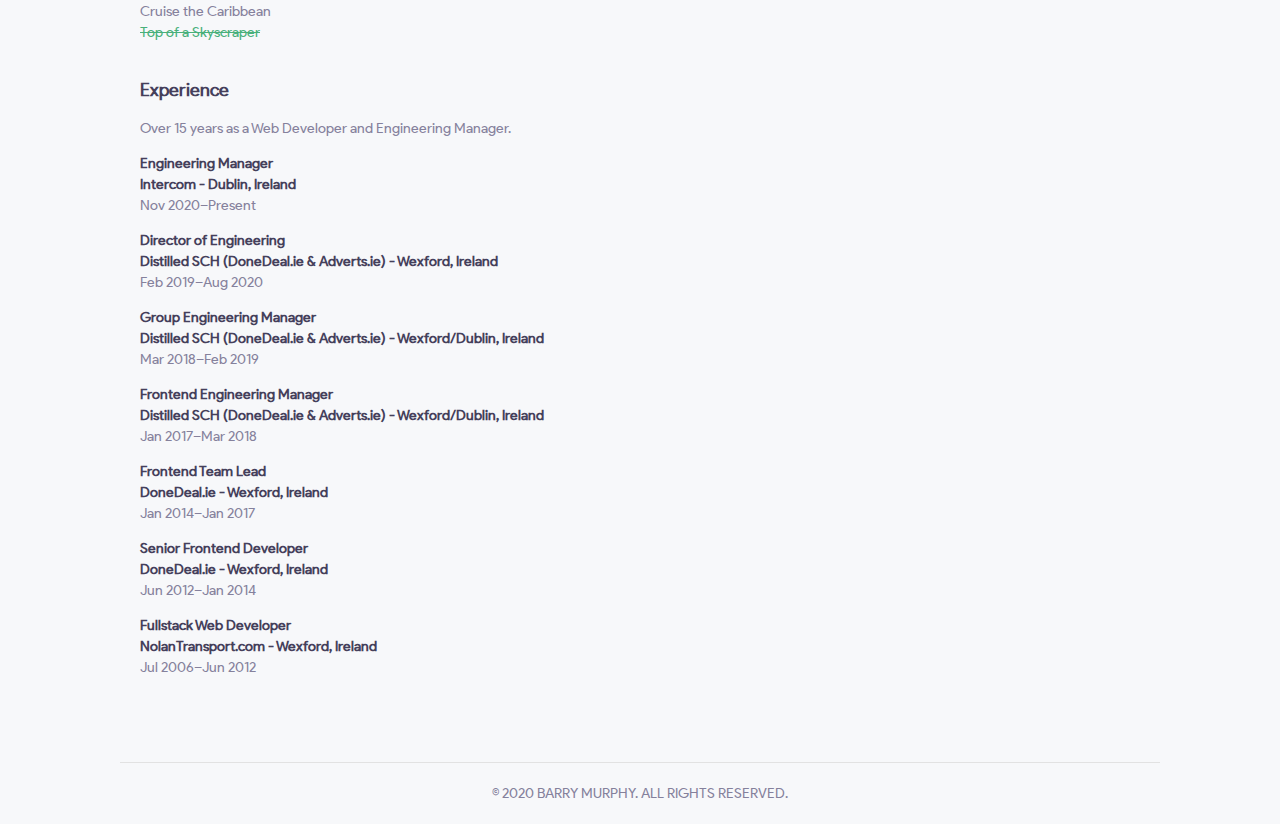
==== commit 2db63460: "Updated my employment info" ====
--- a/index.html
+++ b/index.html
@@ -101,7 +101,7 @@
                 Director of Engineering with Distilled SCH:   
                 <a href="https://www.donedeal.ie" class="base-link" alt="DoneDeal" target="_blank">DoneDeal.ie</a>, 
                 <a href="https://www.adverts.ie" class="base-link" alt="Adverts" target="_blank">Adverts.ie</a>, and 
-                <a href="https://www.daft.ie" class="base-link" alt="Daft" target="_blank">Daft.ie</a> .
+                <a href="https://www.daft.ie" class="base-link" alt="Daft" target="_blank">Daft.ie</a>.
               </p>
             </div>
           </div>
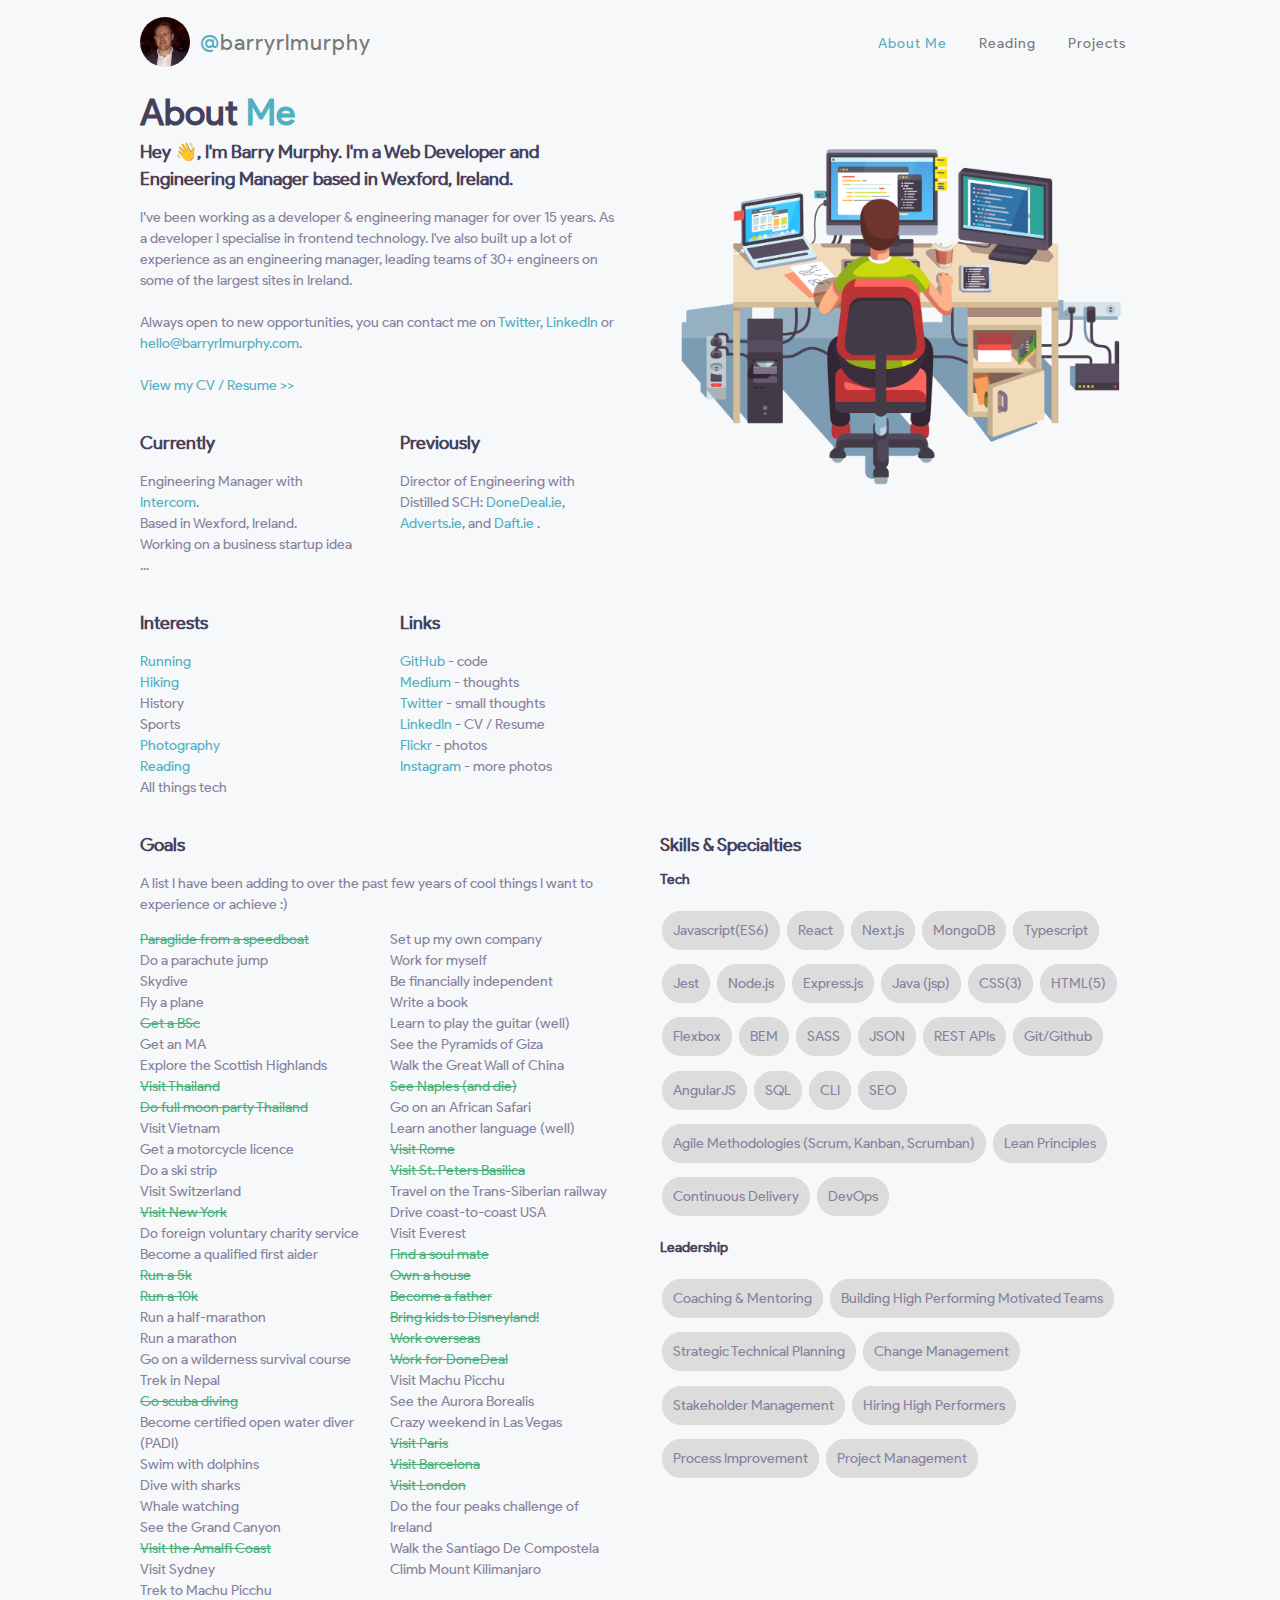
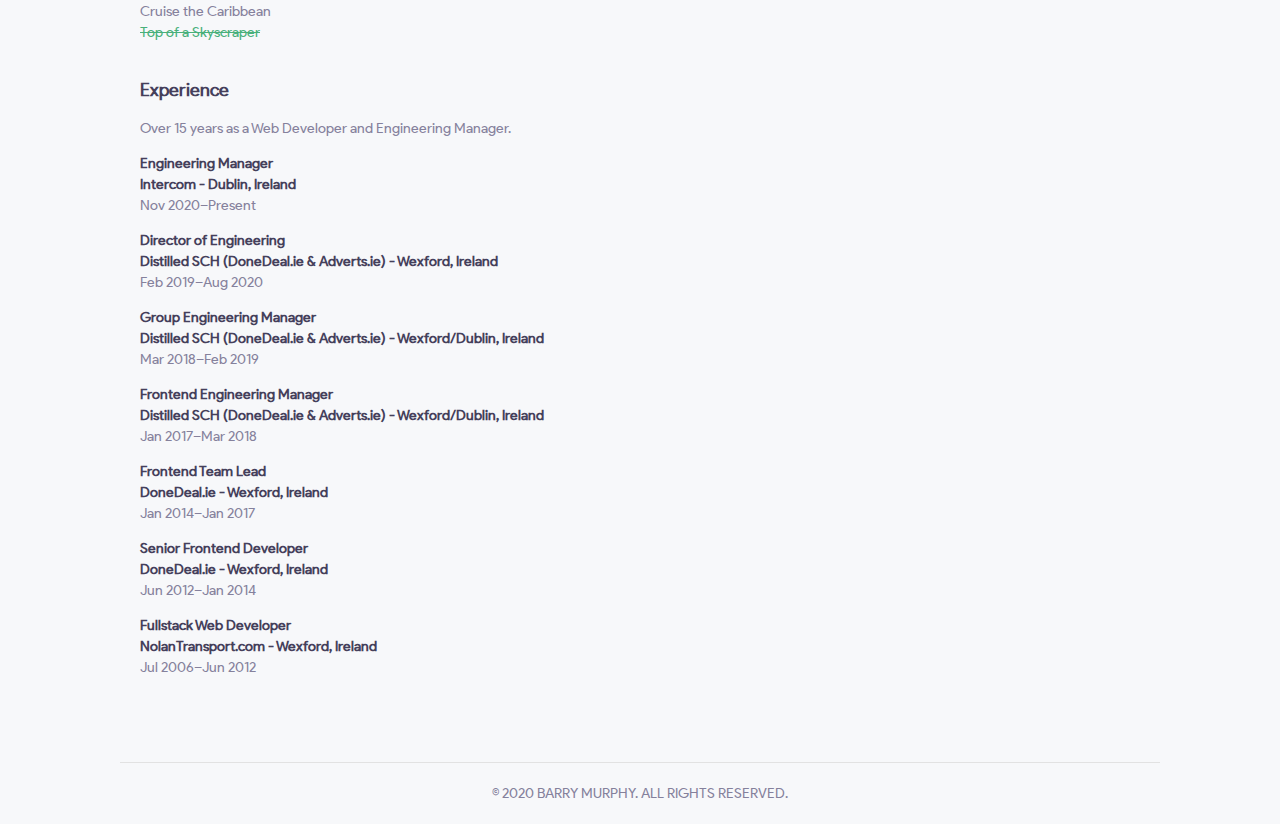
==== commit 7142c290: "Updated my employment info" ====
--- a/index.html
+++ b/index.html
@@ -101,7 +101,7 @@
                 Director of Engineering with Distilled SCH:   
                 <a href="https://www.donedeal.ie" class="base-link" alt="DoneDeal" target="_blank">DoneDeal.ie</a>, 
                 <a href="https://www.adverts.ie" class="base-link" alt="Adverts" target="_blank">Adverts.ie</a>, and 
-                <a href="https://www.daft.ie" class="base-link" alt="Daft" target="_blank">Daft.ie</a>.
+                <a href="https://www.daft.ie" class="base-link" alt="Daft" target="_blank">Daft.ie</a> .
               </p>
             </div>
           </div>
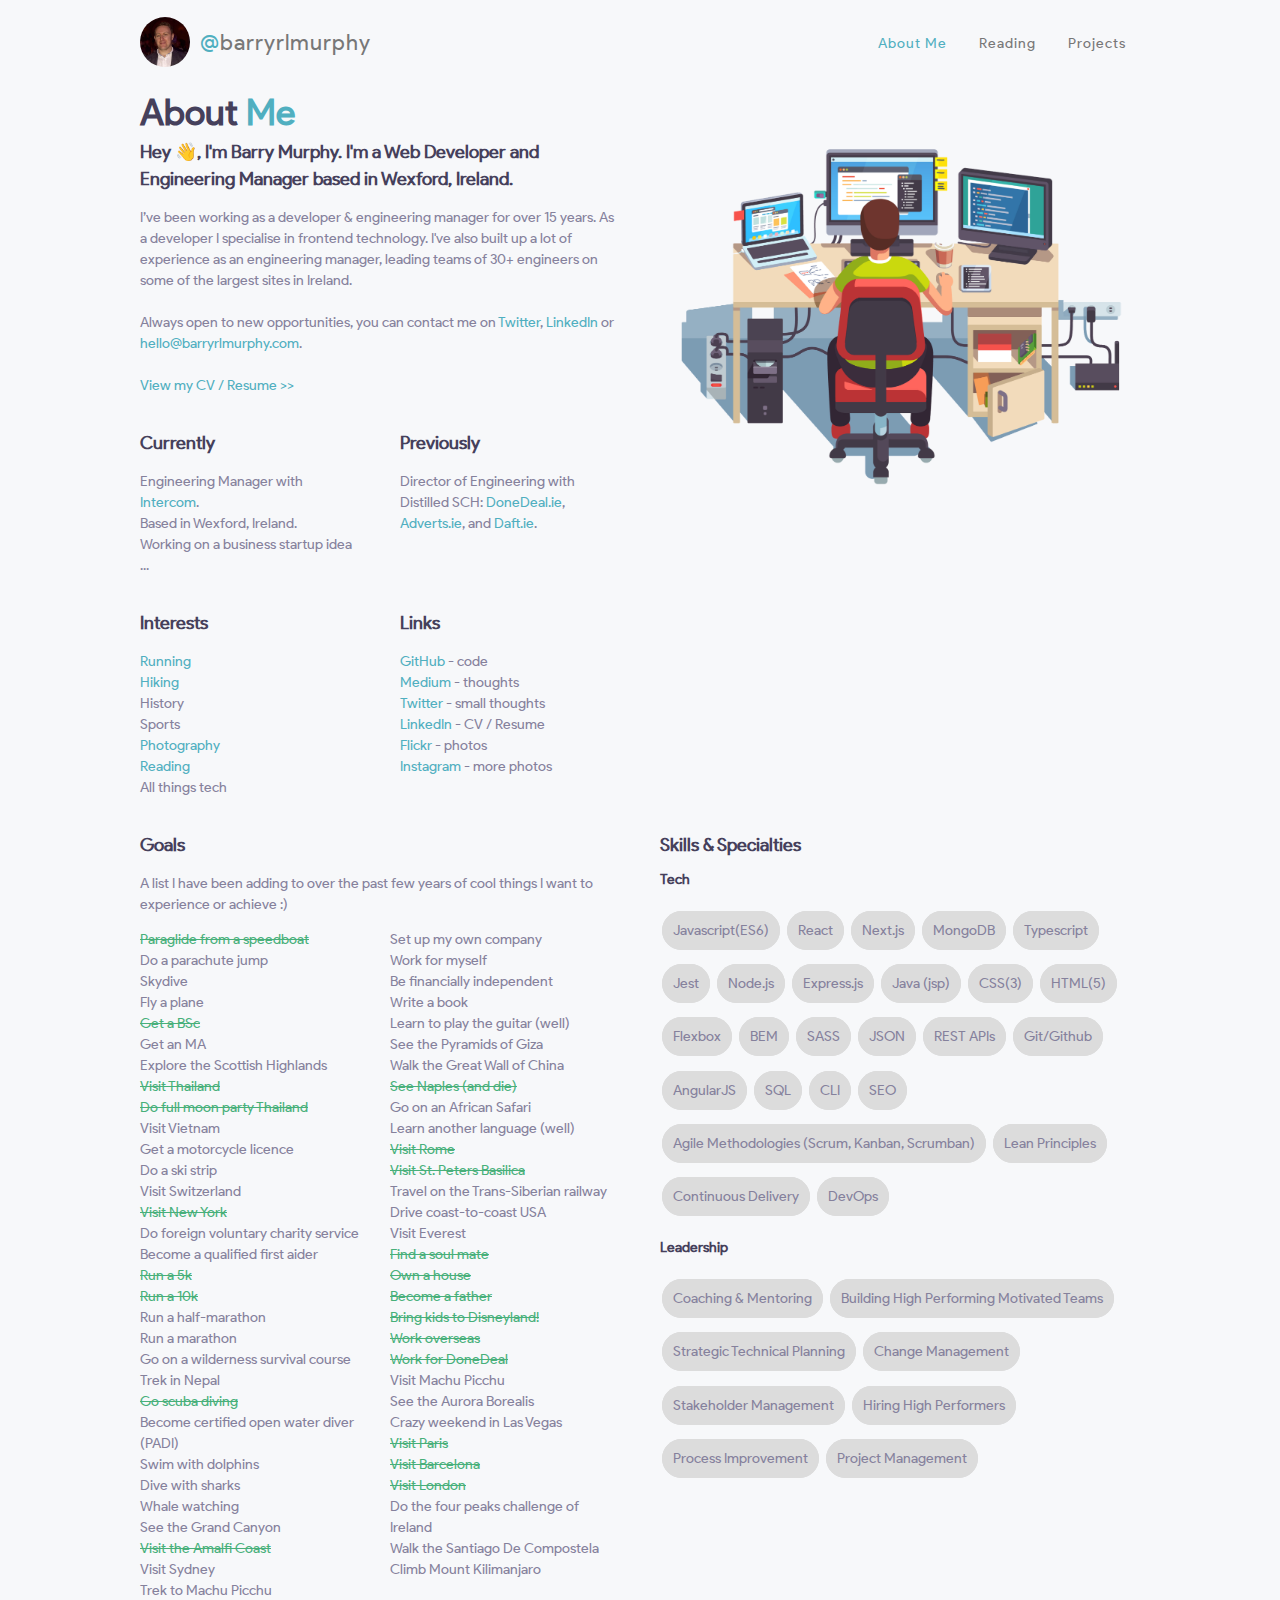
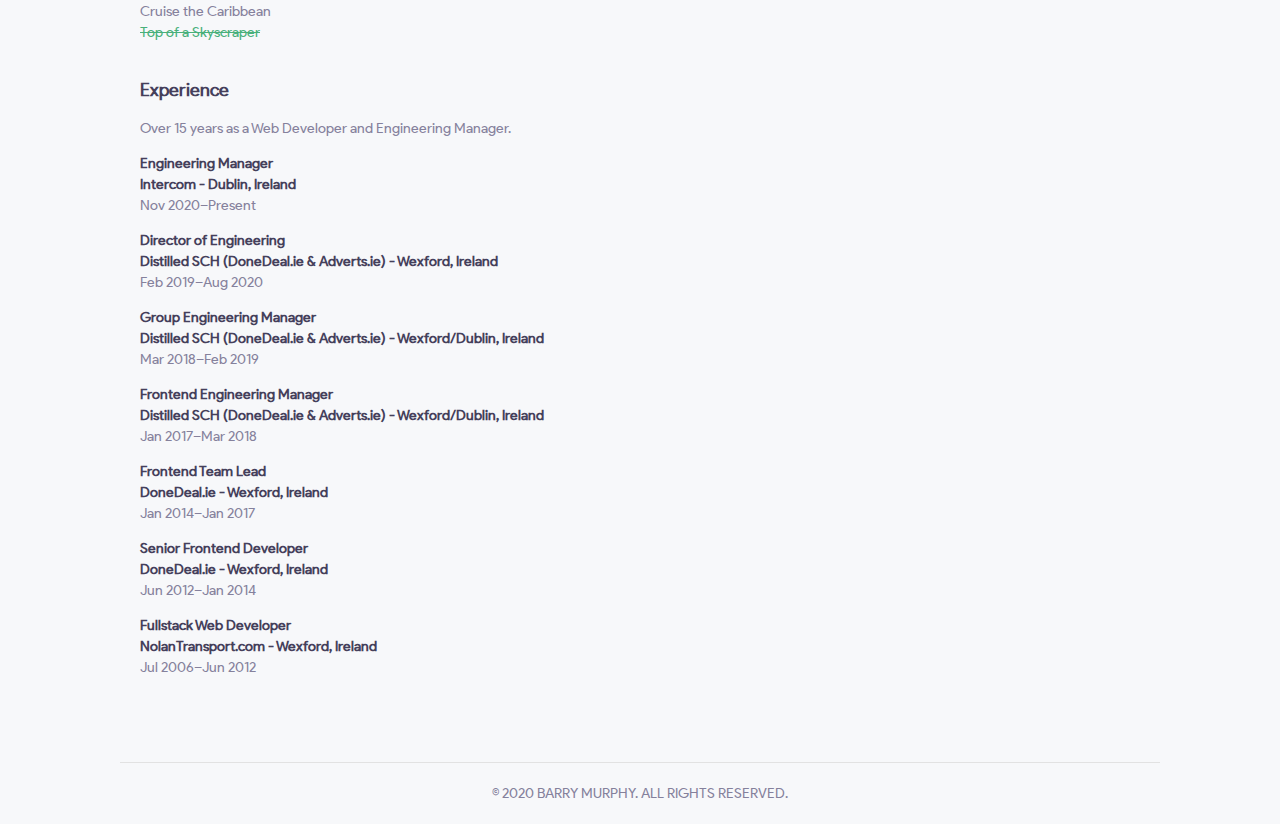
==== commit 34040358: "Updated my employment info" ====
--- a/index.html
+++ b/index.html
@@ -101,7 +101,7 @@
                 Director of Engineering with Distilled SCH:   
                 <a href="https://www.donedeal.ie" class="base-link" alt="DoneDeal" target="_blank">DoneDeal.ie</a>, 
                 <a href="https://www.adverts.ie" class="base-link" alt="Adverts" target="_blank">Adverts.ie</a>, and 
-                <a href="https://www.daft.ie" class="base-link" alt="Daft" target="_blank">Daft.ie</a> .
+                <a href="https://www.daft.ie" class="base-link" alt="Daft" target="_blank">Daft.ie</a>.
               </p>
             </div>
           </div>
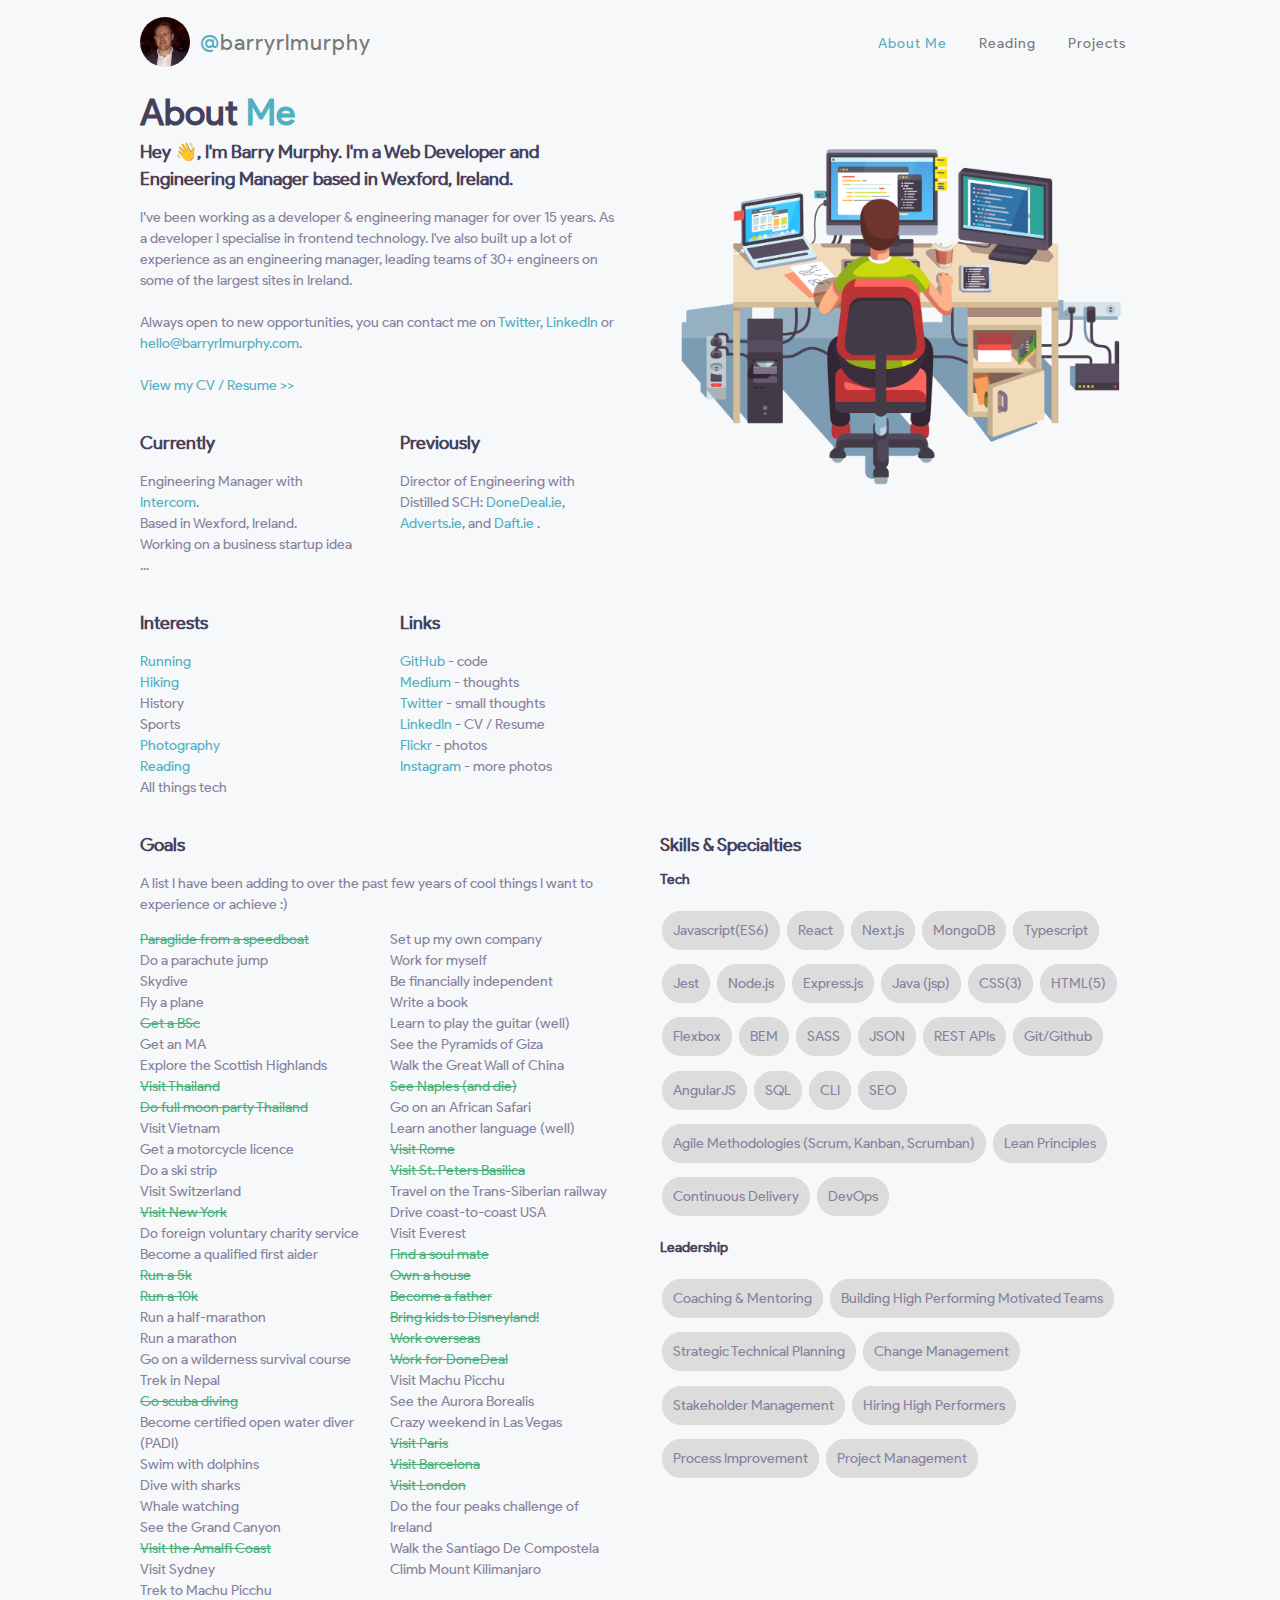
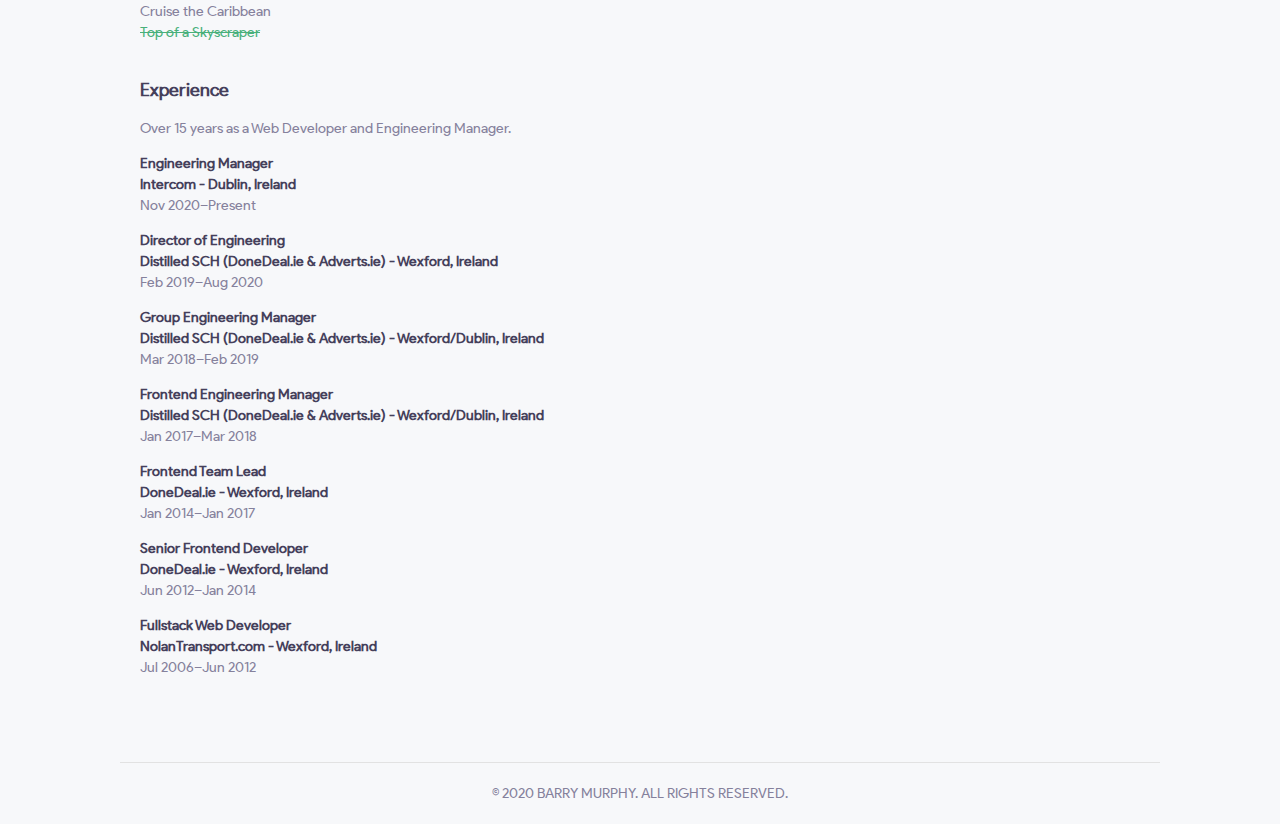
==== commit f543654d: "Updated my employment info" ====
--- a/index.html
+++ b/index.html
@@ -101,7 +101,7 @@
                 Director of Engineering with Distilled SCH:   
                 <a href="https://www.donedeal.ie" class="base-link" alt="DoneDeal" target="_blank">DoneDeal.ie</a>, 
                 <a href="https://www.adverts.ie" class="base-link" alt="Adverts" target="_blank">Adverts.ie</a>, and 
-                <a href="https://www.daft.ie" class="base-link" alt="Daft" target="_blank">Daft.ie</a>.
+                <a href="https://www.daft.ie" class="base-link" alt="Daft" target="_blank">Daft.ie</a> .
               </p>
             </div>
           </div>
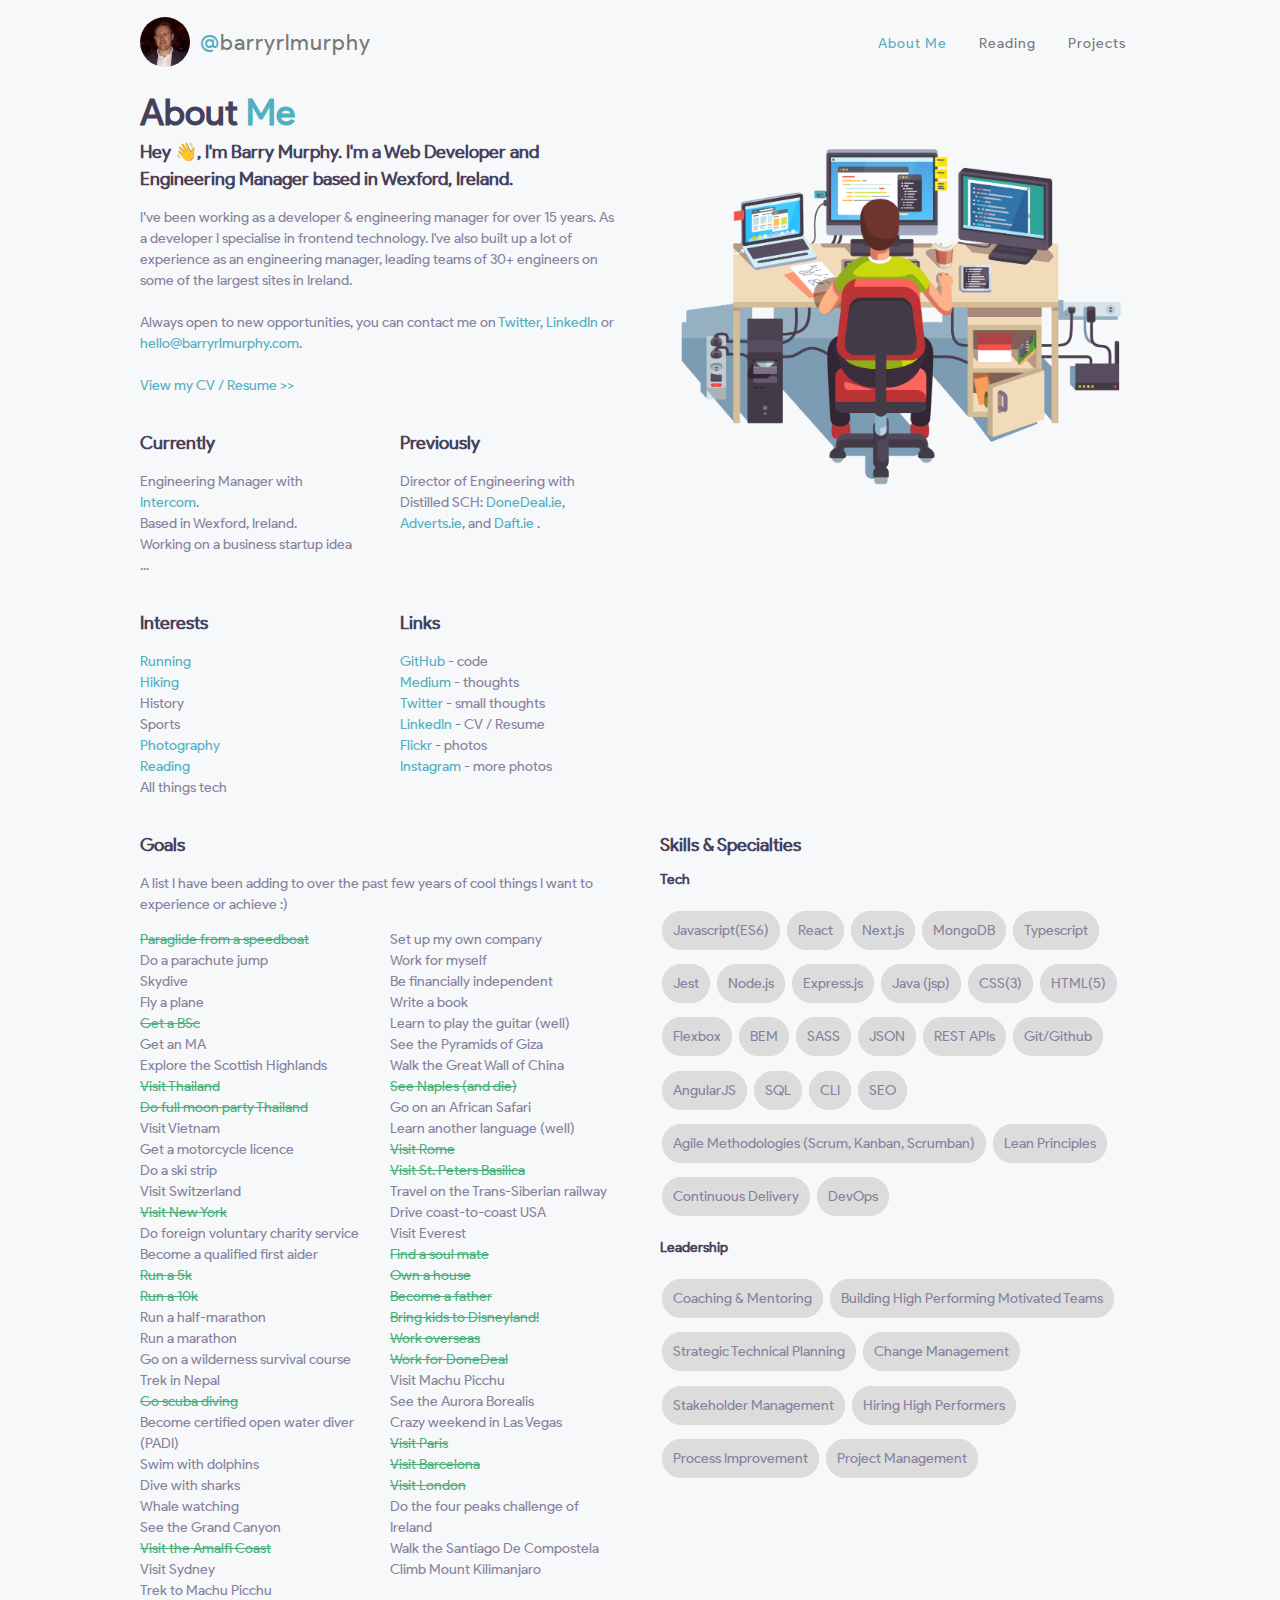
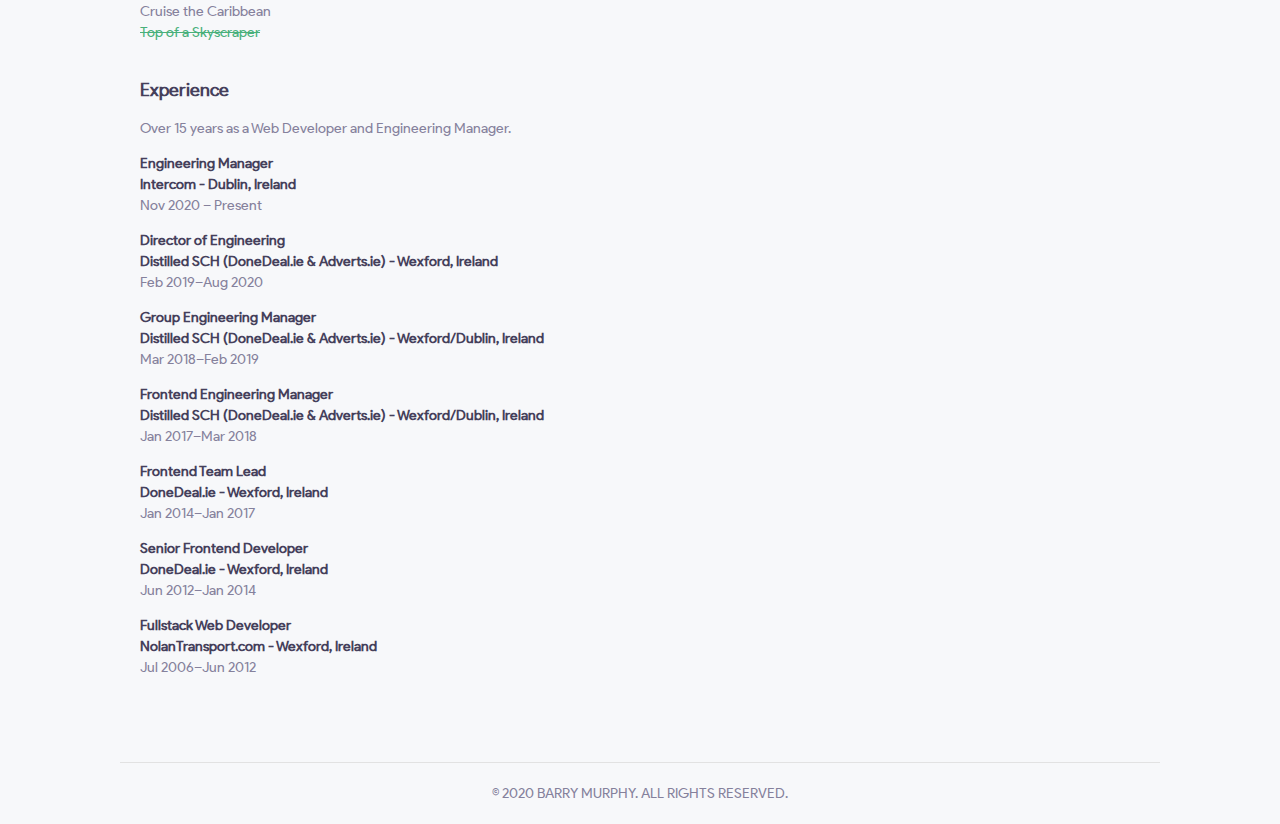
==== commit b0a51942: "Update index.html" ====
--- a/index.html
+++ b/index.html
@@ -308,7 +308,7 @@
             <p class="exp-location">
               Intercom - Dublin, Ireland
             </p>
-            <p class="exp-time">Nov 2020–Present</p>
+            <p class="exp-time">Nov 2020 – Present</p>
           </div>
           <div class="exp-slot">
             <h3 class="exp-title">Director of Engineering</h3>
@@ -370,4 +370,4 @@
   <script src="js/nav.js"></script>
 </body>
 
-</html>+</html>
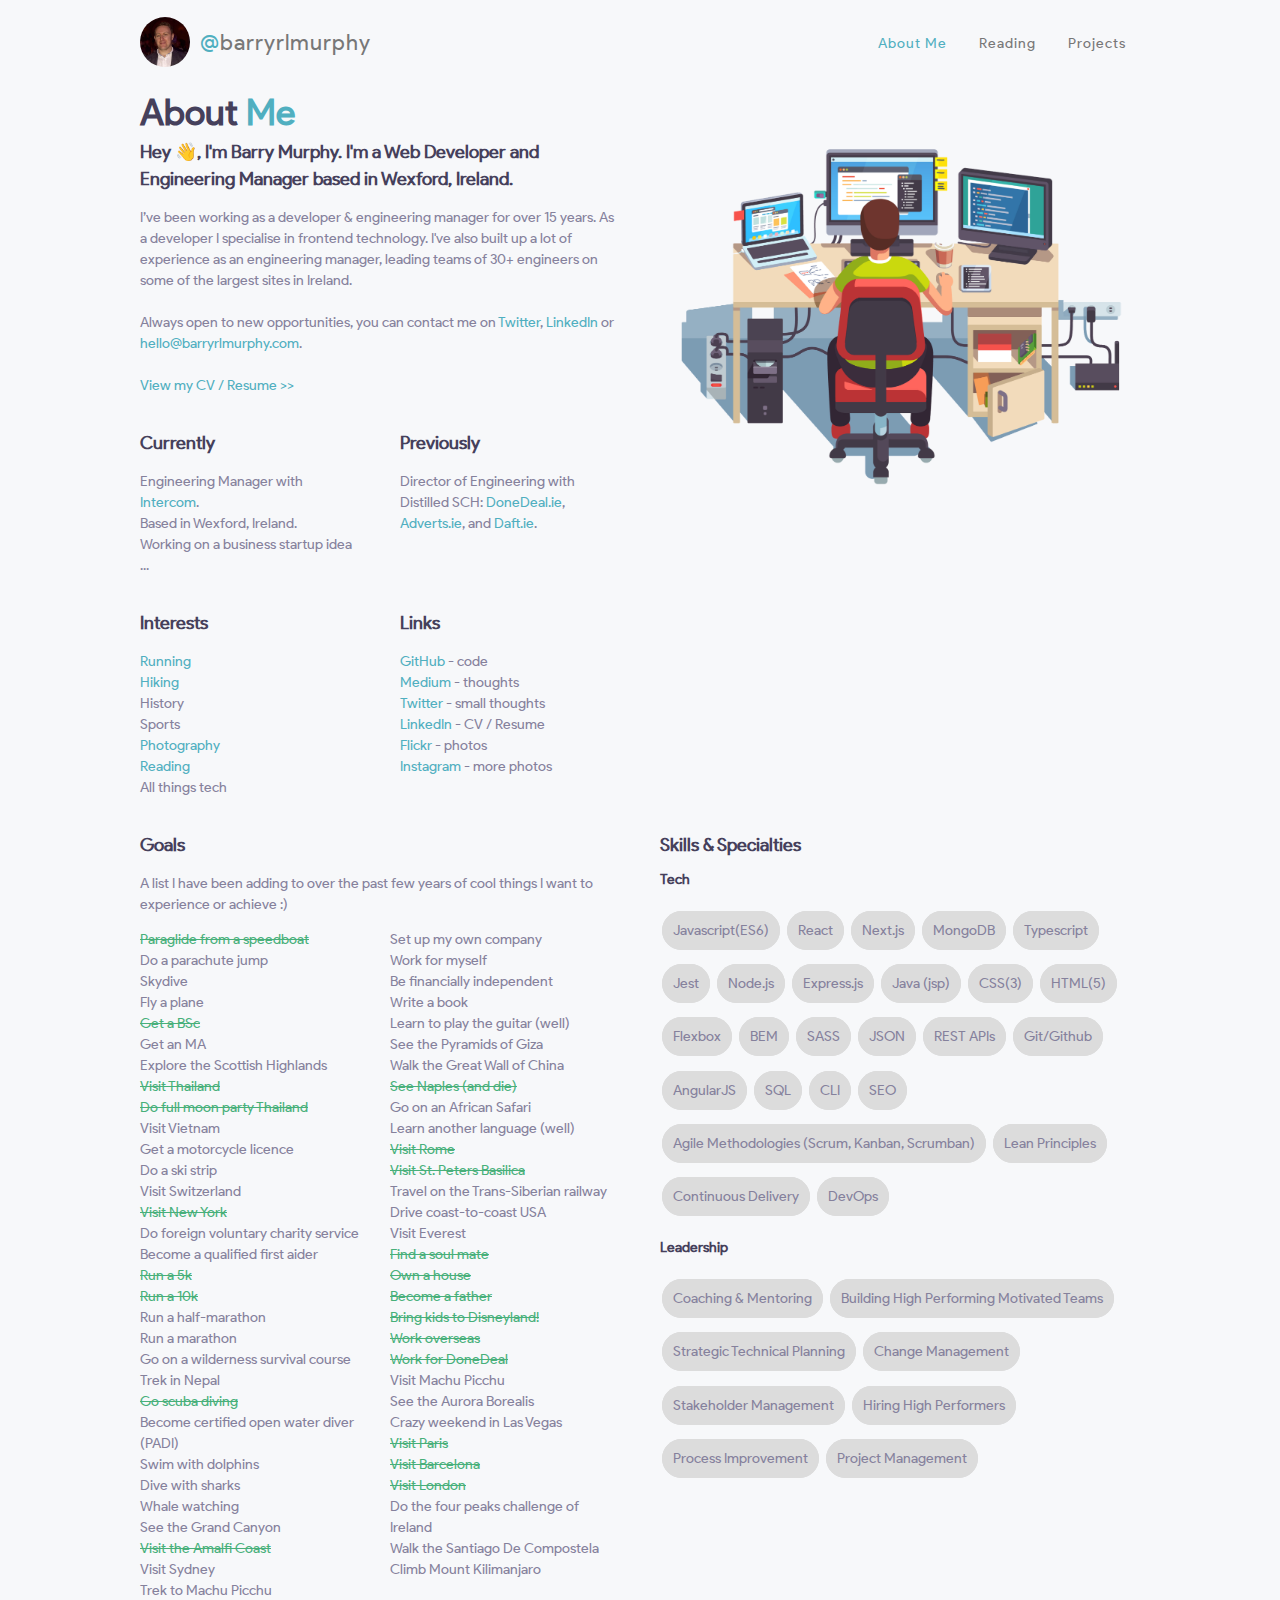
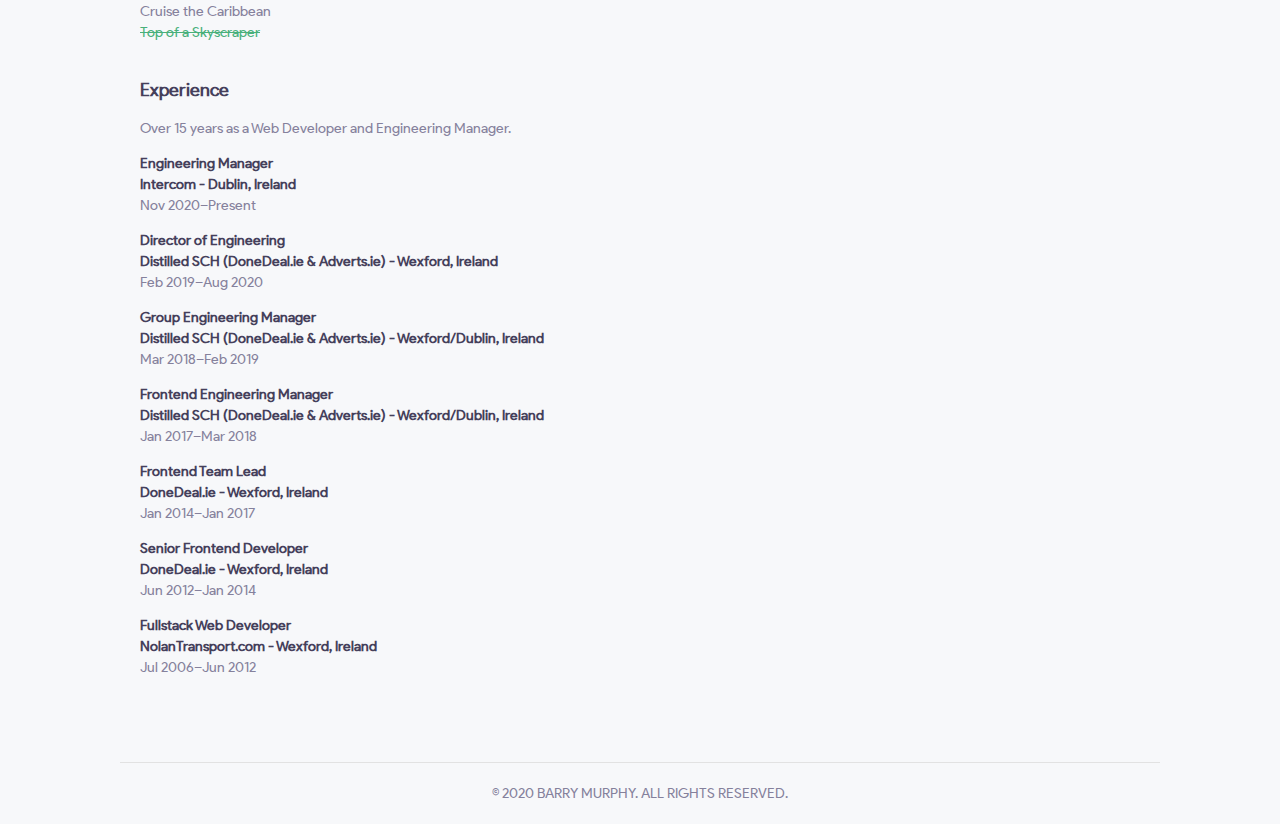
==== commit 733450ba: "test" ====
--- a/index.html
+++ b/index.html
@@ -101,7 +101,7 @@
                 Director of Engineering with Distilled SCH:   
                 <a href="https://www.donedeal.ie" class="base-link" alt="DoneDeal" target="_blank">DoneDeal.ie</a>, 
                 <a href="https://www.adverts.ie" class="base-link" alt="Adverts" target="_blank">Adverts.ie</a>, and 
-                <a href="https://www.daft.ie" class="base-link" alt="Daft" target="_blank">Daft.ie</a> .
+                <a href="https://www.daft.ie" class="base-link" alt="Daft" target="_blank">Daft.ie</a>.
               </p>
             </div>
           </div>
@@ -308,7 +308,7 @@
             <p class="exp-location">
               Intercom - Dublin, Ireland
             </p>
-            <p class="exp-time">Nov 2020 – Present</p>
+            <p class="exp-time">Nov 2020–Present</p>
           </div>
           <div class="exp-slot">
             <h3 class="exp-title">Director of Engineering</h3>
@@ -370,4 +370,4 @@
   <script src="js/nav.js"></script>
 </body>
 
-</html>
+</html>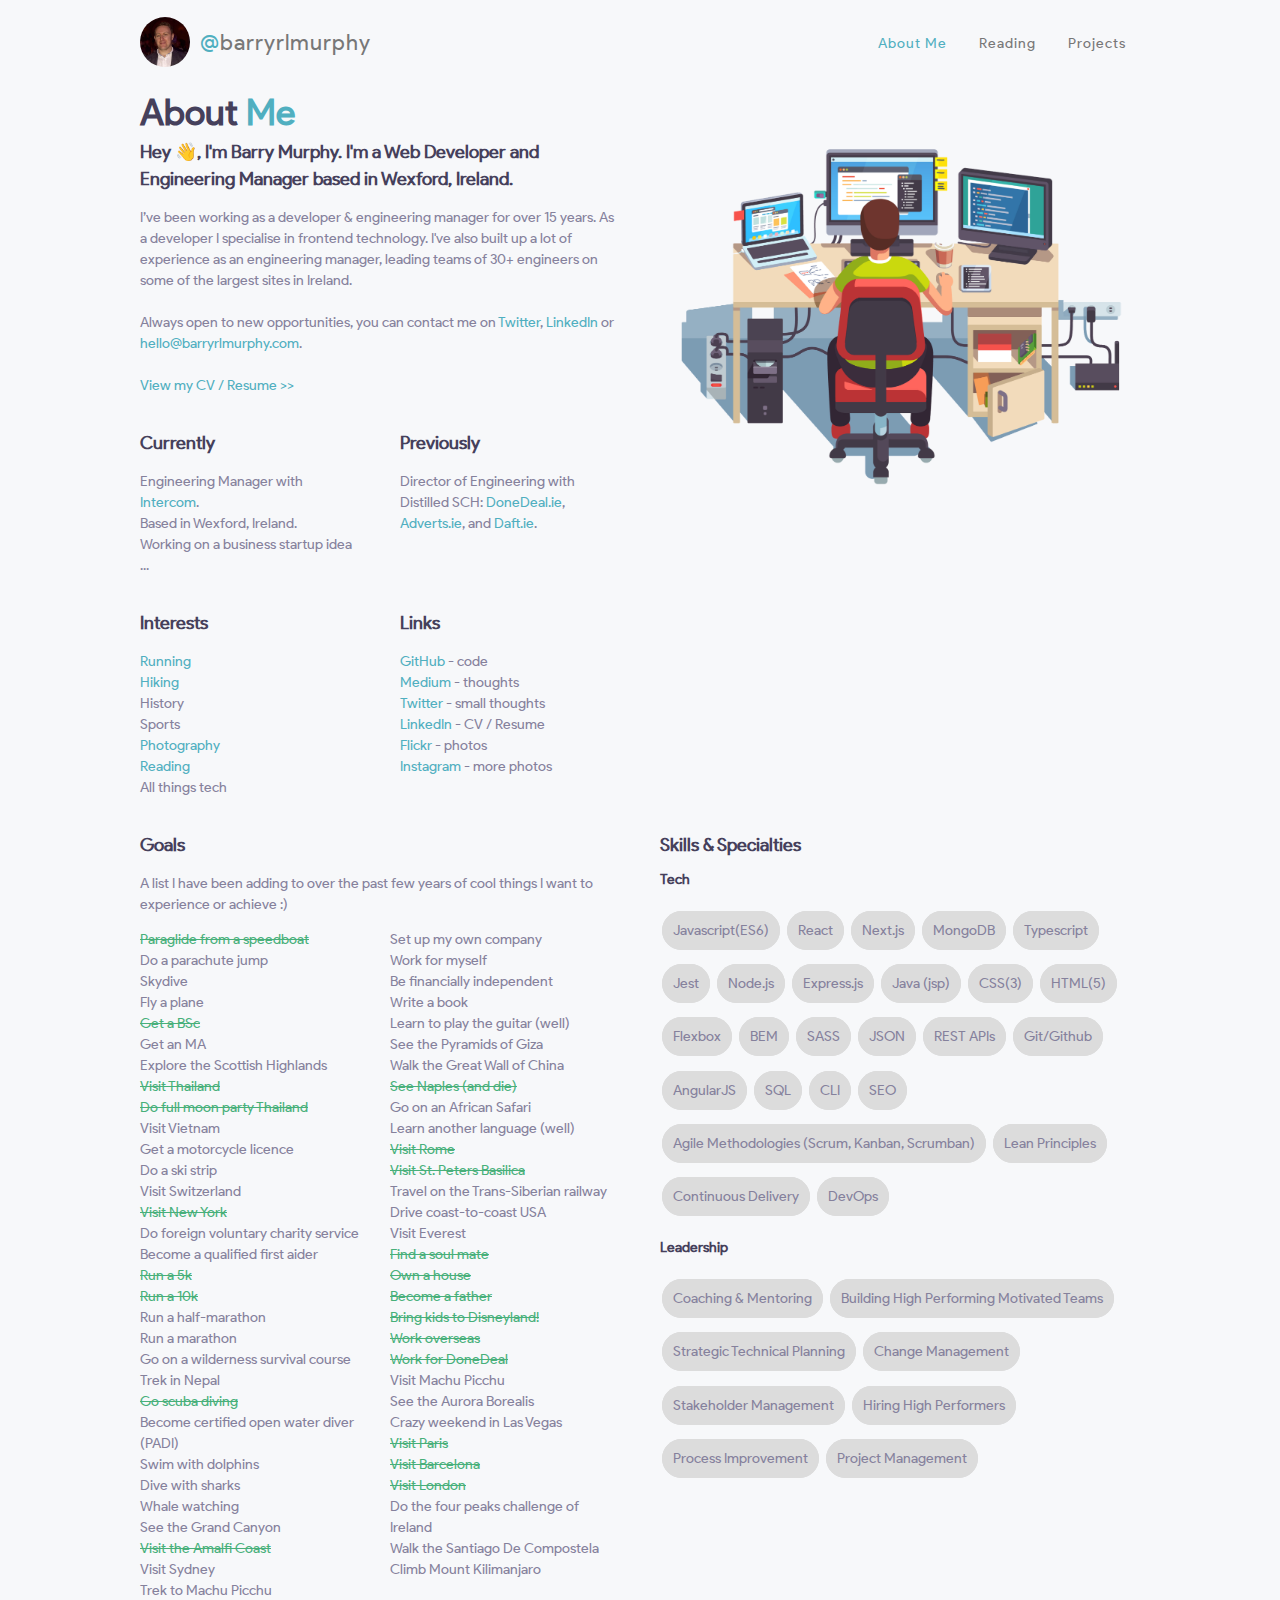
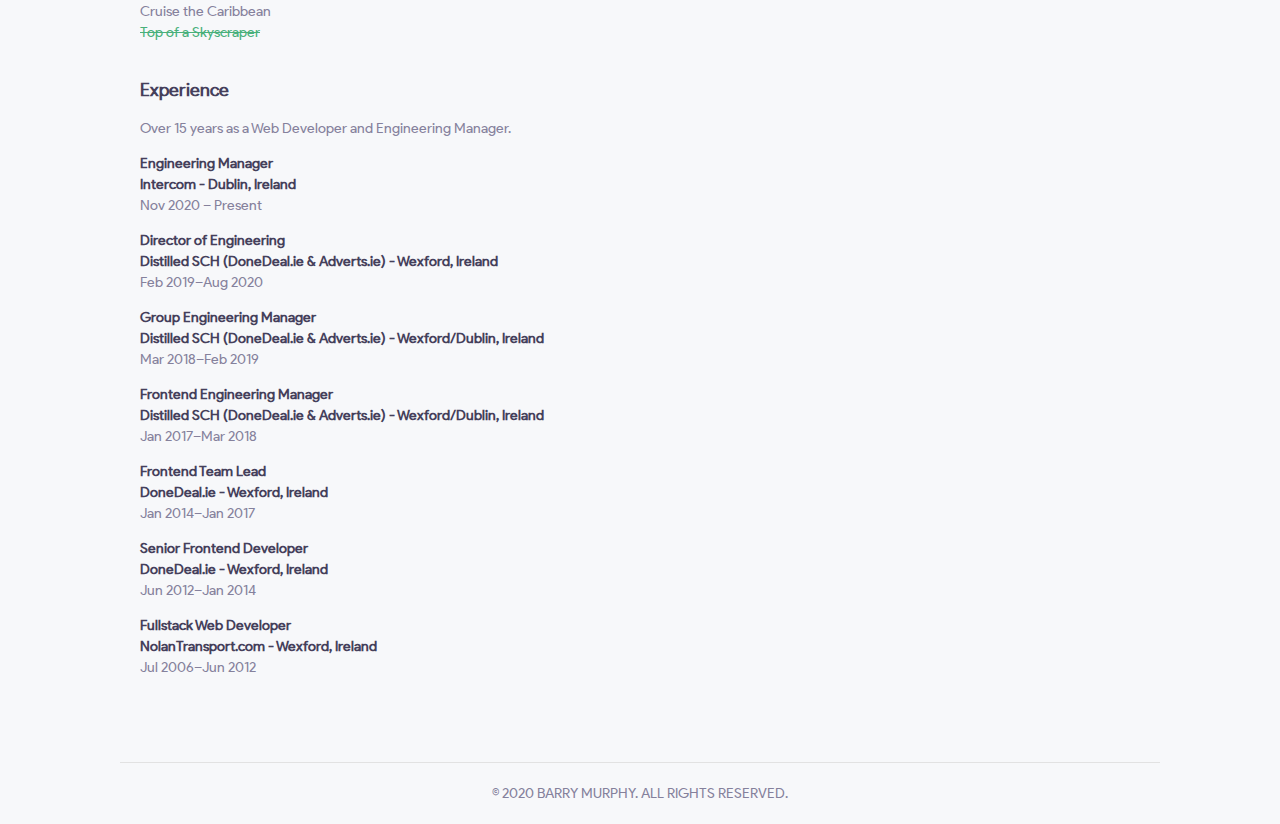
==== commit de88b555: "Merge branch 'master' of github.com:barryrlmurphy/barryrlmurphy.github.io into master" ====
--- a/index.html
+++ b/index.html
@@ -308,7 +308,7 @@
             <p class="exp-location">
               Intercom - Dublin, Ireland
             </p>
-            <p class="exp-time">Nov 2020–Present</p>
+            <p class="exp-time">Nov 2020 – Present</p>
           </div>
           <div class="exp-slot">
             <h3 class="exp-title">Director of Engineering</h3>
@@ -370,4 +370,4 @@
   <script src="js/nav.js"></script>
 </body>
 
-</html>+</html>
